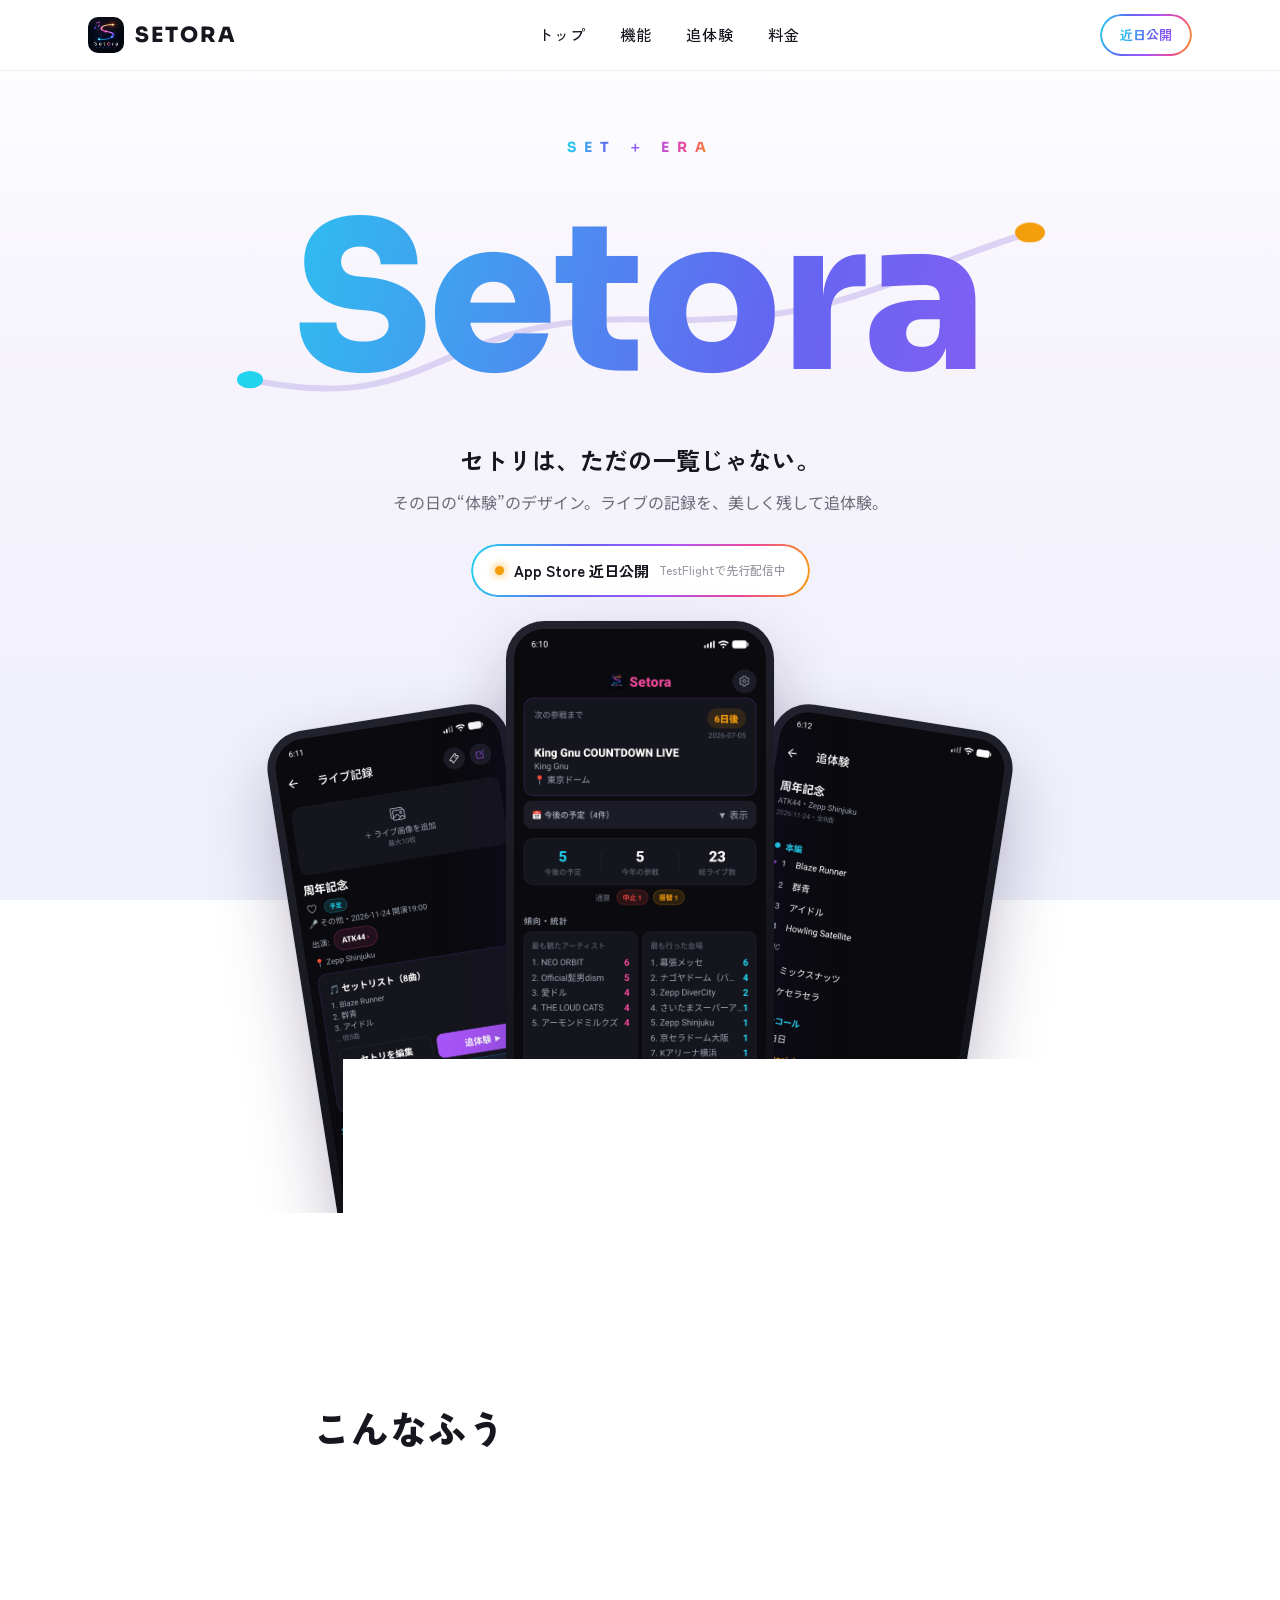
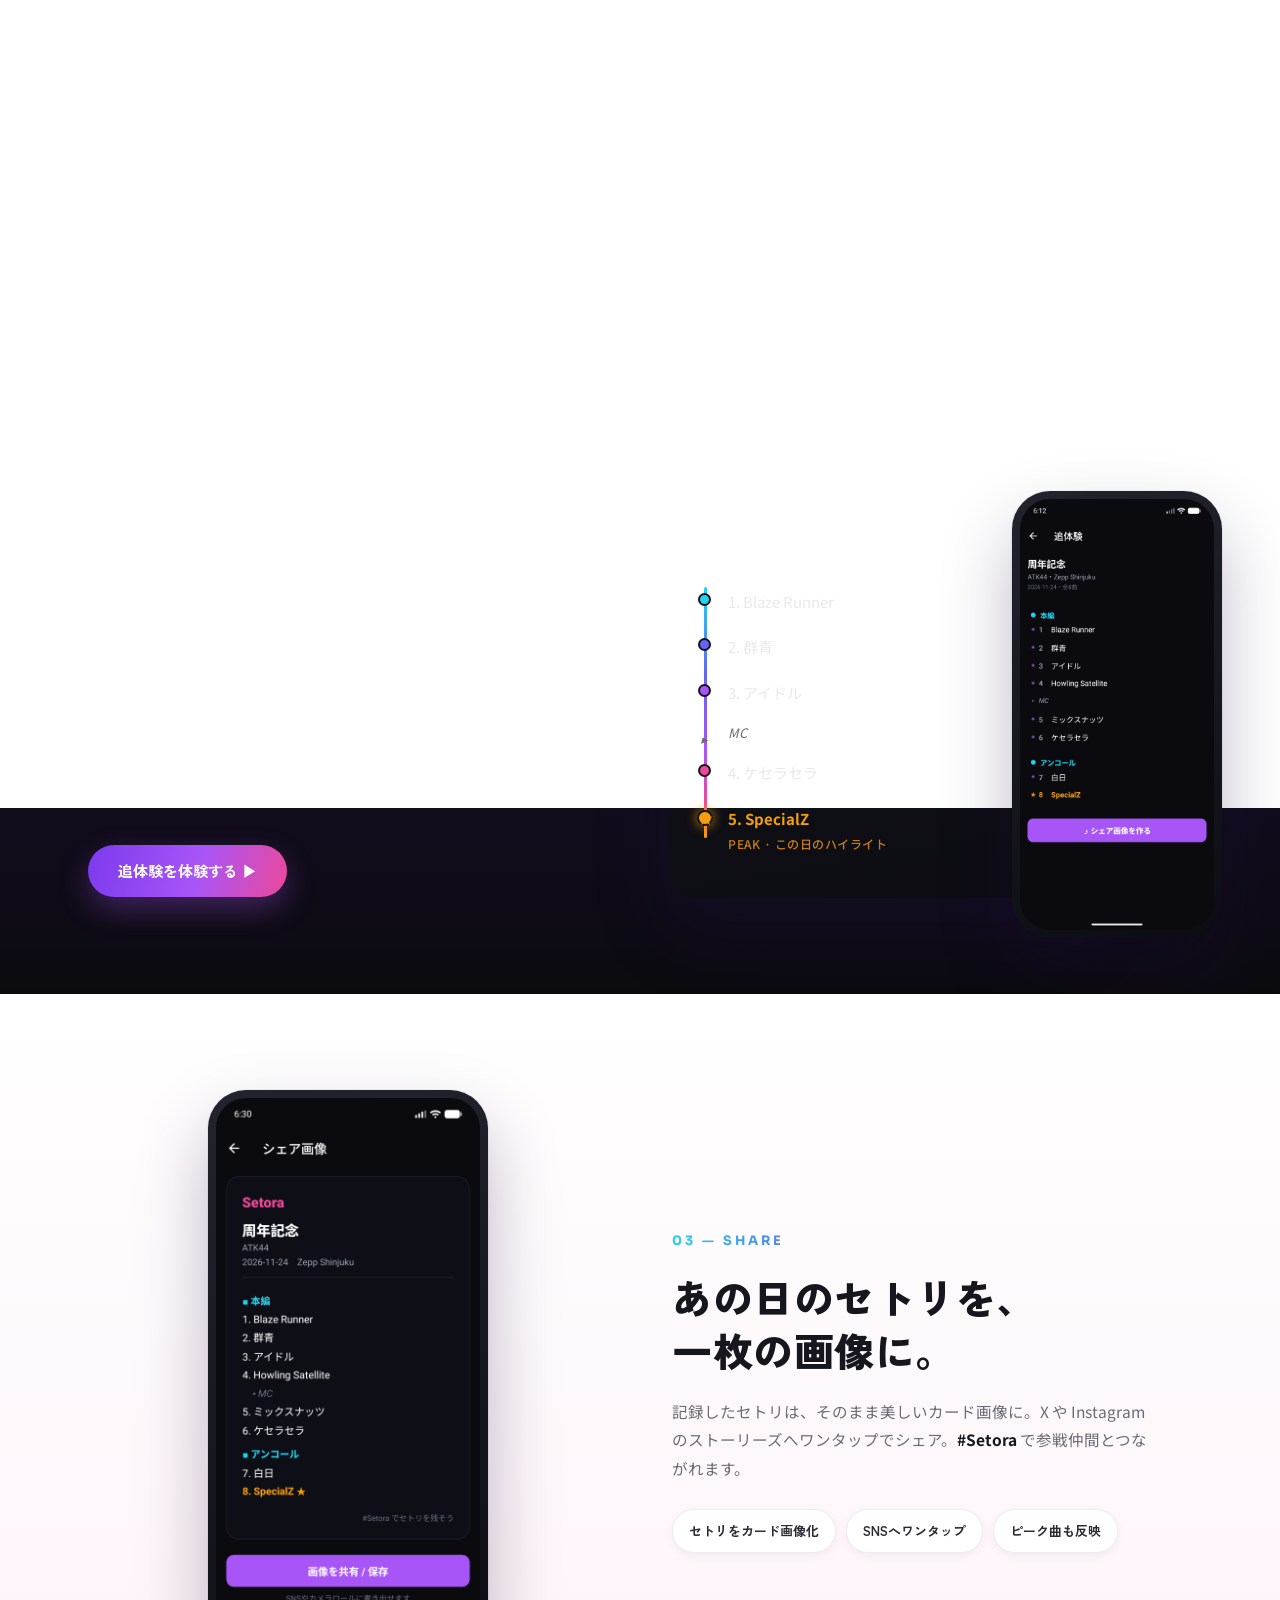
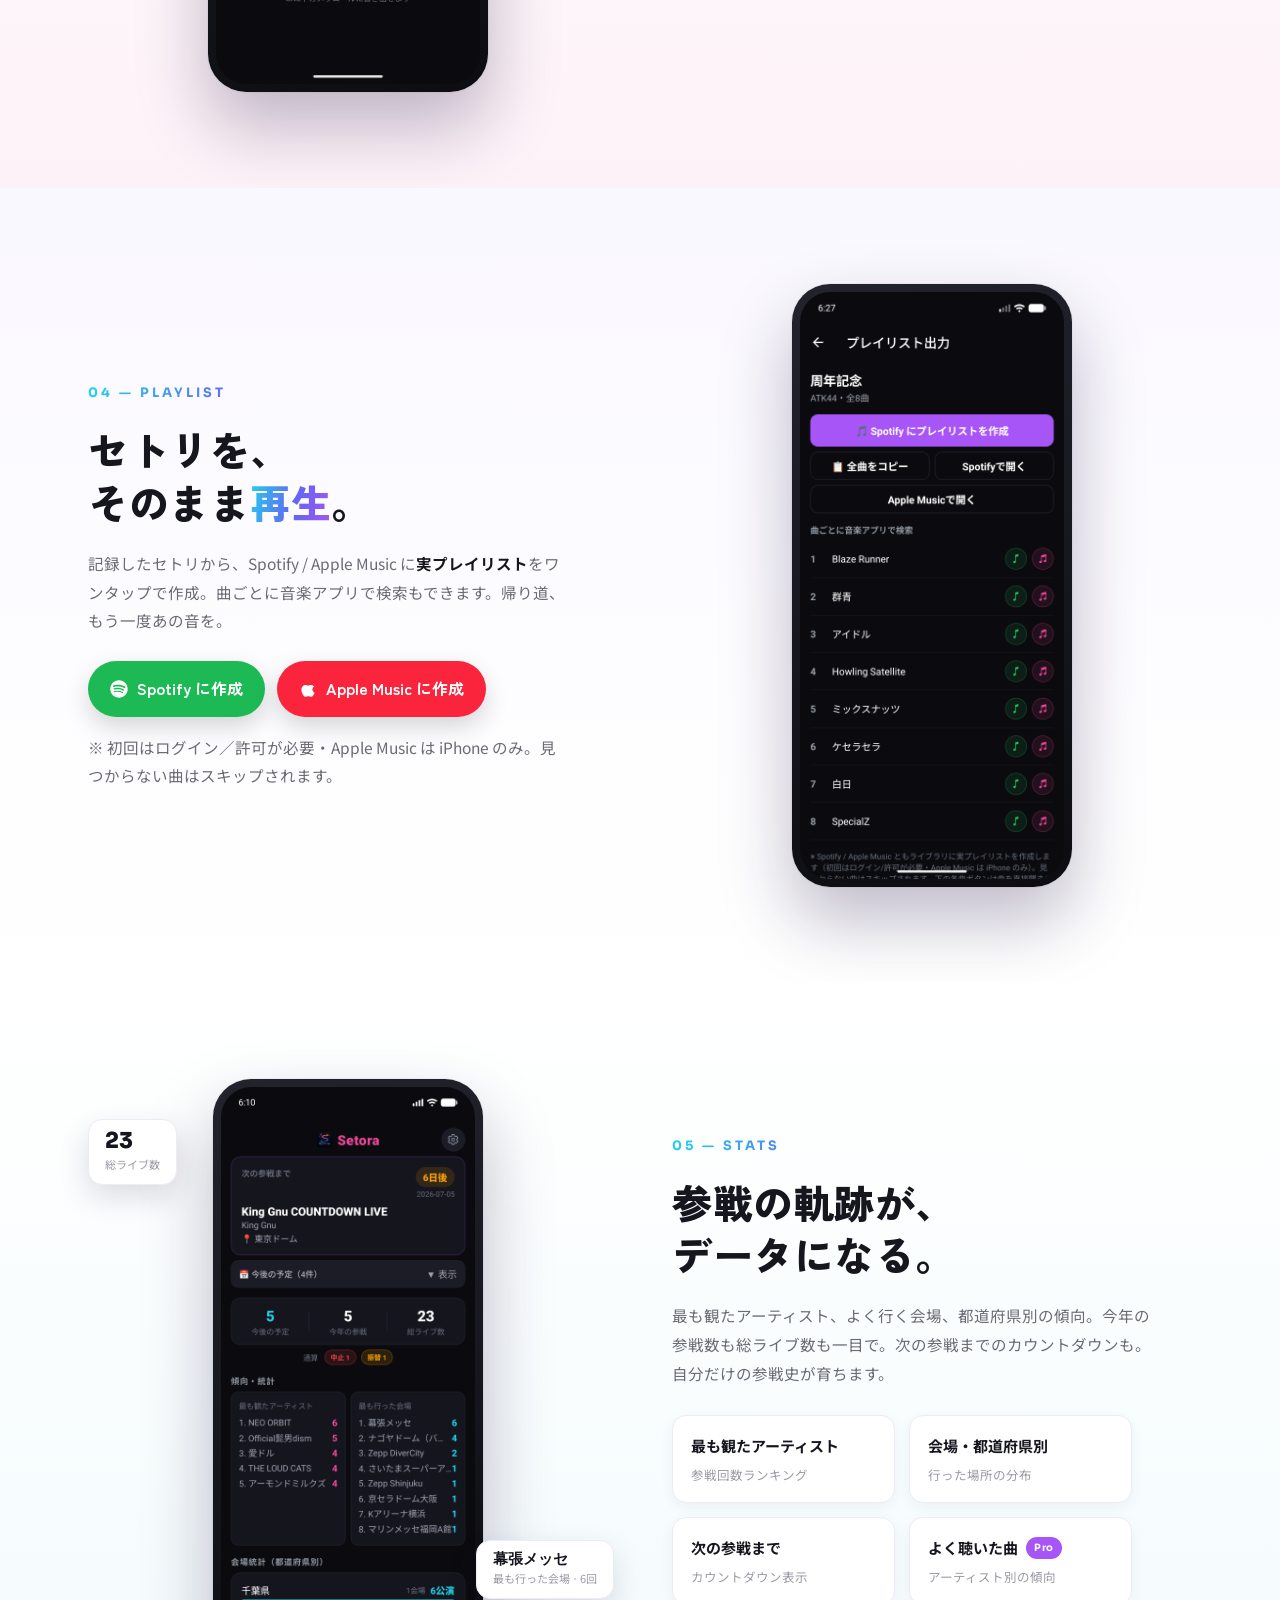
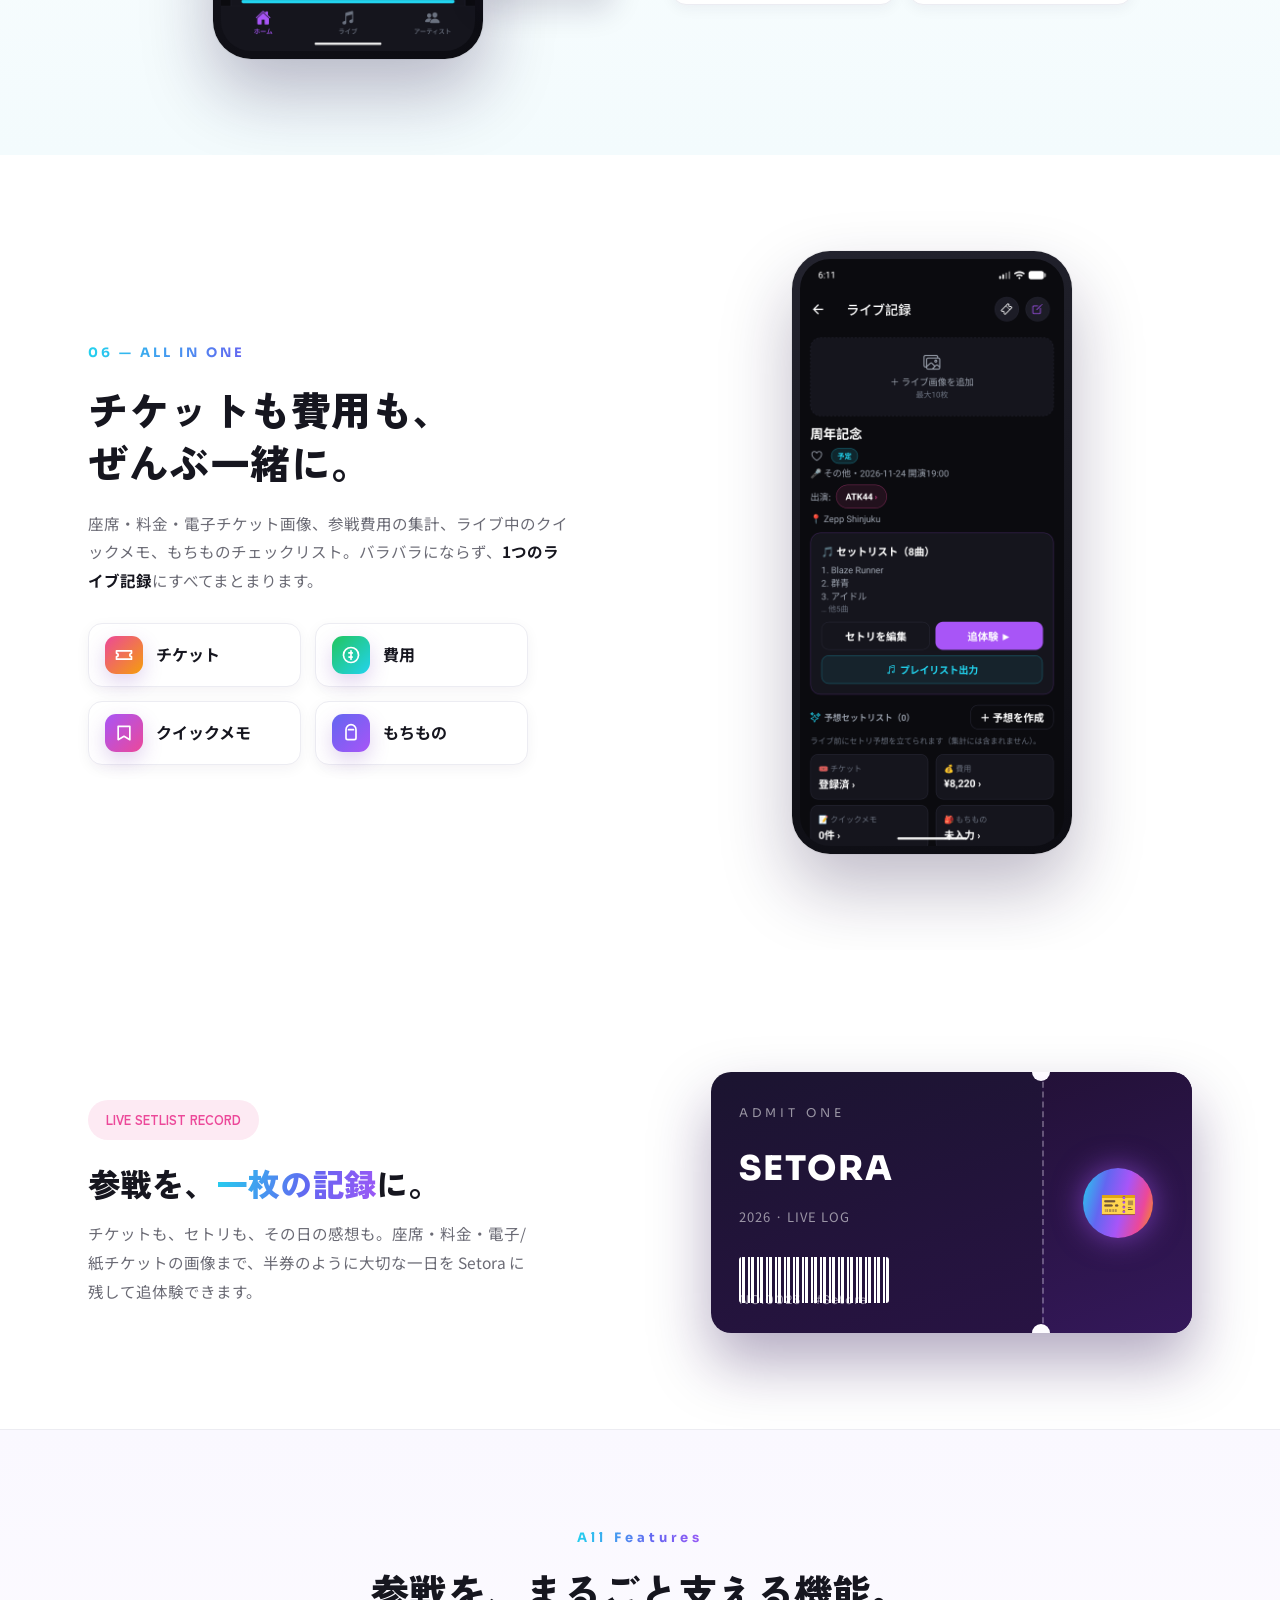
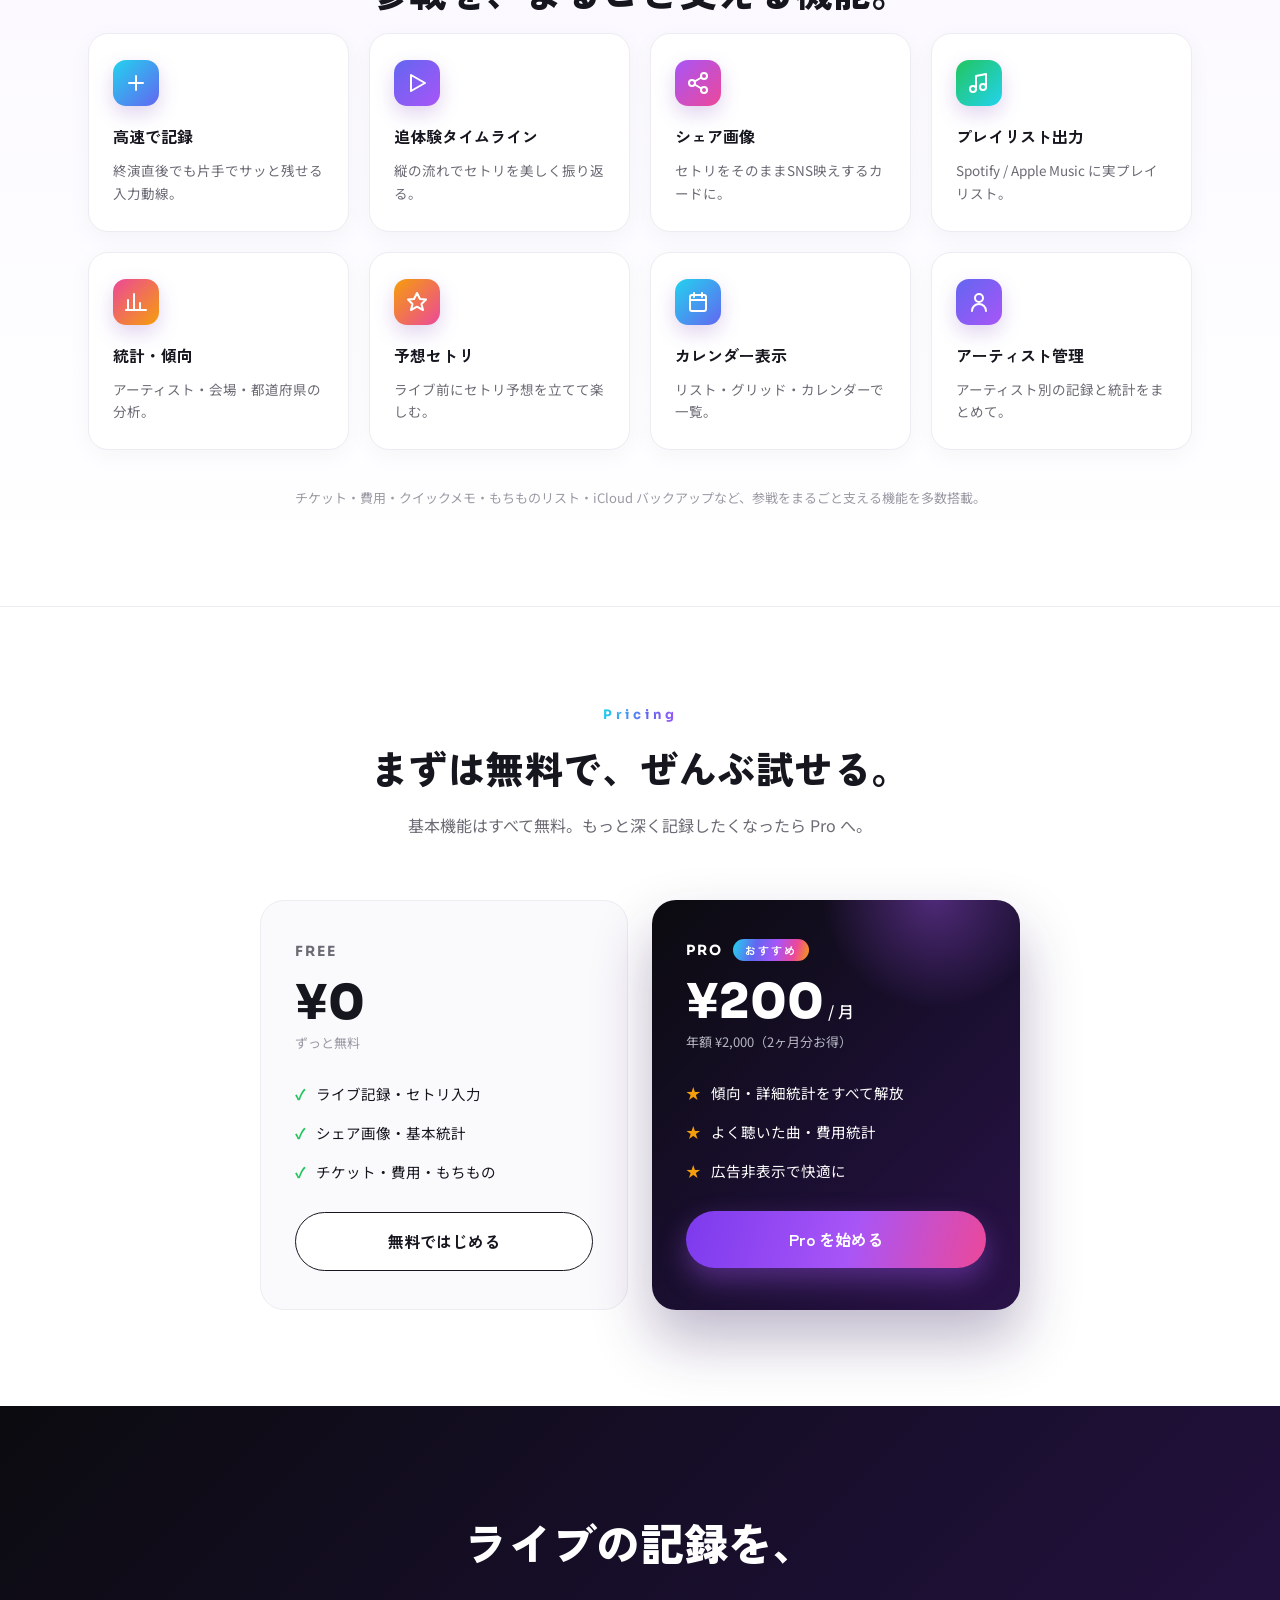
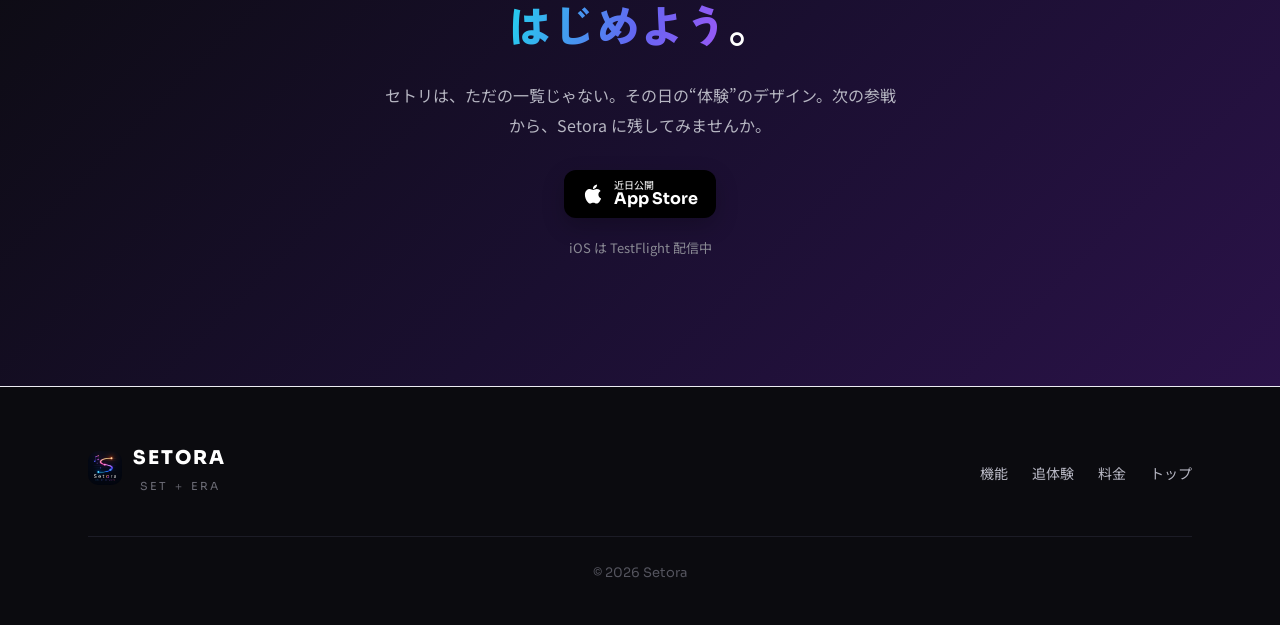
==== setora/index.html @ 921bf6d6 "feat(setora): ライブ参戦記録アプリ Setora の紹介ページを公開 1ページ構成（白基調×Sフローのネオン、ダーク端末モック）: ヒーロー(ワードマーク) → 悩み → 機能イントロ(" ====
<!DOCTYPE html>
<html lang="ja">
<head>
    <meta charset="UTF-8">
    <meta name="viewport" content="width=device-width, initial-scale=1.0">
    <title>Setora（セトラ）| その日のライブを、まるごと残す。</title>
    <meta name="description" content="セトリは、ただの一覧じゃない。その日の“体験”のデザイン。行ったライブのセットリストと記憶を、写真・チケット・費用までまるごと1つの記録に。縦タイムラインで追体験して、シェアする。ライブ参戦記録アプリ「Setora（セトラ）」。">
    <meta name="theme-color" content="#ffffff">
    <meta property="og:title" content="Setora（セトラ）| その日のライブを、まるごと残す。">
    <meta property="og:description" content="ライブのセトリと記憶を1つの記録に。縦タイムラインで追体験して、シェアする。">
    <meta property="og:type" content="website">
    <meta property="og:image" content="./assets/icon.png">
    <link rel="icon" href="./assets/icon.png">
    <link rel="preconnect" href="https://fonts.googleapis.com">
    <link rel="preconnect" href="https://fonts.gstatic.com" crossorigin>
    <link href="https://fonts.googleapis.com/css2?family=Zen+Kaku+Gothic+New:wght@400;500;700;900&family=Noto+Sans+JP:wght@400;500;700&family=Sora:wght@600;700;800&display=swap" rel="stylesheet">
    <link rel="stylesheet" href="./styles.css">
</head>
<body>

    <!-- Nav -->
    <nav class="nav">
        <div class="container inner">
            <a class="brand" href="#top"><img src="./assets/icon.png" alt="Setora"><span class="name">SETORA</span></a>
            <div class="nav-links">
                <a href="#top">トップ</a>
                <a href="#features">機能</a>
                <a href="#replay">追体験</a>
                <a href="#pricing">料金</a>
            </div>
            <span class="nav-soon"><span>近日公開</span></span>
        </div>
    </nav>

    <!-- HERO (1d) -->
    <header class="hero" id="top">
        <div class="container">
            <p class="eyebrow"><span>SET ＋ ERA</span></p>
            <div class="wordmark-wrap">
                <svg viewBox="0 0 920 360" preserveAspectRatio="none" aria-hidden="true">
                    <path d="M70,300 C 260,360 250,200 470,210 C 660,219 700,150 850,80"
                          fill="none" stroke="#d8cff2" stroke-width="9" stroke-linecap="round" opacity="0.9"/>
                    <circle class="dot-c" cx="70" cy="300" r="13" fill="#22D3EE"/>
                    <circle class="dot-a" cx="850" cy="80" r="15" fill="#F59E0B"/>
                </svg>
                <div class="wordmark">Setora</div>
            </div>
            <div class="tagline">
                <p class="lead-jp">セトリは、ただの一覧じゃない。</p>
                <p class="sub">その日の“体験”のデザイン。ライブの記録を、美しく残して追体験。</p>
            </div>
            <div class="hero-cta">
                <span class="soon"><span class="dot"></span>App Store 近日公開 <small>TestFlightで先行配信中</small></span>
            </div>
        </div>
        <div class="container">
            <div class="fan">
                <div class="device d-left"><img src="./assets/shots/06-attendance-detail.png" alt="ライブ記録の詳細"></div>
                <div class="device d-center"><img src="./assets/shots/01-home.png" alt="Setora ホーム"></div>
                <div class="device d-right"><img src="./assets/shots/08-replay.png" alt="追体験のタイムライン"></div>
            </div>
        </div>
    </header>

    <!-- Problem (bridge) -->
    <section id="problem">
        <div class="container">
            <p class="sec-eyebrow reveal"><span>For Live Lovers</span></p>
            <h2 class="sec-title reveal">ライブの記憶、<br>こんなふうに散らばっていませんか？</h2>
            <p class="sec-sub reveal">セトリはSNS、写真はカメラロール、チケットは財布の中。バラバラだと、あの日の感動を思い出せない。</p>
            <div class="problem-grid">
                <div class="p-card reveal"><div class="q">?</div><h3>あの曲、何番目だった？</h3><p>終演後の高揚感のなかで記録しないと、セトリの順番もMCの内容もすぐに薄れてしまう。</p></div>
                <div class="p-card reveal"><div class="q">?</div><h3>記録があちこちに散らばる</h3><p>写真・チケット・かかった費用・感想。バラバラに保存して、結局あとから探せない。</p></div>
                <div class="p-card reveal"><div class="q">?</div><h3>あの感動をまた味わいたい</h3><p>何公演も重ねるほど記憶は混ざる。きれいに振り返って、シェアもしたいのに手段がない。</p></div>
            </div>
        </div>
    </section>

    <!-- Features intro (1a design: 浮遊オーブ + 端末) -->
    <section class="feat" id="features">
        <div class="container">
            <div class="a-hero">
                <div class="text-col reveal">
                    <span class="a-pill">FEATURES — Setoraの機能</span>
                    <h2>ライブの“その日”を、<br><span class="grad-text">まるごと</span>記録する。</h2>
                    <p>素早く残して、美しく振り返り、何度でも追体験。セトリ・写真・感想・チケットまで、参戦のすべてを1つの記録に。Setora の機能をご紹介します。</p>
                    <div class="chips">
                        <span class="chip">⚡ 高速入力</span>
                        <span class="chip">▶ 追体験タイムライン</span>
                        <span class="chip">♪ プレイリスト出力</span>
                        <span class="chip">★ ピーク曲ハイライト</span>
                    </div>
                </div>
                <div class="a-visual reveal">
                    <div class="orb orb-blue"></div>
                    <div class="orb orb-amber"></div>
                    <div class="orb orb-pink"></div>
                    <div class="orb orb-purple"></div>
                    <div class="device"><img src="./assets/shots/02-lives-list.png" alt="ライブ一覧"></div>
                </div>
            </div>
        </div>
    </section>

    <!-- 01 RECORD -->
    <section class="fsec tint-white" id="record">
        <div class="container">
            <div class="fsec-grid">
                <div class="fsec-text reveal">
                    <div class="fsec-num">01 — RECORD</div>
                    <h2>終演直後に、<br>片手で素早く。</h2>
                    <p>イベント名・会場・出演者を選ぶだけ。セトリは<strong>一括ペースト</strong>でまとめて、曲名は<strong>サジェスト</strong>から選ぶだけ。MC・アンコールもワンタップ。電車の中でも、余韻のまま残せます。</p>
                    <ul class="checklist">
                        <li><span class="ck"><svg viewBox="0 0 24 24"><polyline points="20 6 9 17 4 12"></polyline></svg></span>セトリの一括ペーストに対応</li>
                        <li><span class="ck"><svg viewBox="0 0 24 24"><polyline points="20 6 9 17 4 12"></polyline></svg></span>曲名はジャケ付きサジェストから</li>
                        <li><span class="ck"><svg viewBox="0 0 24 24"><polyline points="20 6 9 17 4 12"></polyline></svg></span>本編・アンコール・MC をセクション管理</li>
                    </ul>
                </div>
                <div class="fsec-visual reveal">
                    <div class="phones-pair">
                        <div class="device pp-front"><img src="./assets/shots/07-setlist.png" alt="セットリスト編集"></div>
                        <div class="device pp-back"><img src="./assets/shots/05-record-new.png" alt="ライブを追加"></div>
                    </div>
                </div>
            </div>
        </div>
    </section>

    <!-- 02 REPLAY (追体験) -->
    <section class="replay-dark" id="replay">
        <div class="container">
            <div class="replay-grid">
                <div class="text-col reveal">
                    <div class="fsec-num">02 — REPLAY ・ ブランドの核</div>
                    <h2>セトリが、<br>もう一度<span class="grad-text">動き出す</span>。</h2>
                    <p class="desc">1曲目から本編、アンコール、そしてピーク曲まで。あの夜の流れを縦のタイムラインで追体験。スクロールするほど、記憶が鮮明に蘇る。Setora がいちばん大切にしている体験です。</p>
                    <div class="rstats">
                        <div class="rstat"><div class="ic">S</div><div class="lbl">Sフローの流れ</div></div>
                        <div class="rstat"><div class="ic amber">★</div><div class="lbl">ピーク曲を強調</div></div>
                        <div class="rstat"><div class="ic cyan">MC</div><div class="lbl">MCも記録</div></div>
                    </div>
                    <button class="btn btn-grad" type="button">追体験を体験する ▶</button>
                </div>
                <div class="r-visual reveal">
                    <div class="tl-card">
                        <div class="tl-label">追体験 · 周年記念</div>
                        <div class="tl-title">ATK44 — Zepp Shinjuku</div>
                        <ul class="tl">
                            <li><span class="d" style="background:#22D3EE"></span>1. Blaze Runner</li>
                            <li><span class="d" style="background:#6366F1"></span>2. 群青</li>
                            <li><span class="d" style="background:#A855F7"></span>3. アイドル</li>
                            <li class="mc"><span class="d">▸</span>MC</li>
                            <li><span class="d" style="background:#EC4899"></span>4. ケセラセラ</li>
                            <li class="peak"><span class="d">★</span>5. SpecialZ<span class="peak-sub">PEAK · この日のハイライト</span></li>
                        </ul>
                    </div>
                    <div class="device r-phone"><img src="./assets/shots/08-replay.png" alt="追体験画面"></div>
                </div>
            </div>
        </div>
    </section>

    <!-- 03 SHARE -->
    <section class="fsec tint-pink" id="share">
        <div class="container">
            <div class="fsec-grid reverse">
                <div class="fsec-text reveal">
                    <div class="fsec-num">03 — SHARE</div>
                    <h2>あの日のセトリを、<br>一枚の画像に。</h2>
                    <p>記録したセトリは、そのまま美しいカード画像に。X や Instagram のストーリーズへワンタップでシェア。<strong>#Setora</strong> で参戦仲間とつながれます。</p>
                    <div class="minichips">
                        <span class="minichip">セトリをカード画像化</span>
                        <span class="minichip">SNSへワンタップ</span>
                        <span class="minichip">ピーク曲も反映</span>
                    </div>
                </div>
                <div class="fsec-visual reveal">
                    <div class="device" style="width:280px"><img src="./assets/shots/16-share.png" alt="シェア画像"></div>
                </div>
            </div>
        </div>
    </section>

    <!-- 04 PLAYLIST -->
    <section class="fsec tint-purple" id="playlist">
        <div class="container">
            <div class="fsec-grid">
                <div class="fsec-text reveal">
                    <div class="fsec-num">04 — PLAYLIST</div>
                    <h2>セトリを、<br>そのまま<span class="grad-text">再生</span>。</h2>
                    <p>記録したセトリから、Spotify / Apple Music に<strong>実プレイリスト</strong>をワンタップで作成。曲ごとに音楽アプリで検索もできます。帰り道、もう一度あの音を。</p>
                    <div class="music-btns">
                        <span class="music-btn spotify"><svg viewBox="0 0 496 512" aria-hidden="true"><path d="M248 8C111.1 8 0 119.1 0 256s111.1 248 248 248 248-111.1 248-248S384.9 8 248 8zm100.7 364.9c-4.2 0-6.8-1.3-10.7-3.6-62.4-37.6-135-39.2-206.7-24.5-3.9 1-9 2.6-11.9 2.6-9.7 0-15.8-7.7-15.8-15.8 0-10.3 6.1-15.2 13.6-16.8 81.9-18.1 165.6-16.5 237 26.2 6.1 3.9 9.7 7.4 9.7 16.5s-7.1 15.4-15.5 15.4zm26.9-65.6c-5.2 0-8.7-2.3-12.3-4.2-62.5-37-155.7-51.9-238.6-29.4-4.8 1.3-7.4 2.6-11.9 2.6-10.7 0-19.4-8.7-19.4-19.4s5.2-17.8 15.5-20.7c27.8-7.8 56.2-13.6 97.8-13.6 64.9 0 127.6 16.1 177 45.5 8.1 4.8 11.3 11 11.3 19.7-.1 10.8-8.5 19.5-19.4 19.5zm31-76.2c-5.2 0-8.4-1.3-12.9-3.9-71.2-42.5-198.5-52.7-280.9-29.7-3.6 1-8.1 2.6-12.9 2.6-13.2 0-23.3-10.3-23.3-23.6 0-13.6 8.4-21.3 17.4-23.9 35.2-10.3 74.6-15.2 117.5-15.2 73 0 149.5 15.2 205.4 47.8 7.8 4.5 12.9 10.7 12.9 22.6 0 13.6-11 23.3-23.2 23.3z"/></svg>Spotify に作成</span>
                        <span class="music-btn apple"><svg viewBox="0 0 384 512" aria-hidden="true"><path d="M318.7 268.7c-.2-36.7 16.4-64.4 50-84.8-18.8-26.9-47.2-41.7-84.7-44.6-35.5-2.8-74.3 20.7-88.5 20.7-15 0-49.4-19.7-76.4-19.7C63.3 141.2 4 184.8 4 273.5q0 39.3 14.4 81.2c12.8 36.7 59 126.7 107.2 125.2 25.2-.6 43-17.9 75.8-17.9 31.8 0 48.3 17.9 76.4 17.9 48.6-.7 90.4-82.5 102.6-119.3-65.2-30.7-61.7-90-61.7-91.9z"/></svg>Apple Music に作成</span>
                    </div>
                    <p class="fsec-note">※ 初回はログイン／許可が必要・Apple Music は iPhone のみ。見つからない曲はスキップされます。</p>
                </div>
                <div class="fsec-visual reveal">
                    <div class="device" style="width:280px"><img src="./assets/shots/15-playlist.png" alt="プレイリスト出力"></div>
                </div>
            </div>
        </div>
    </section>

    <!-- 05 STATS -->
    <section class="fsec tint-cyan" id="stats">
        <div class="container">
            <div class="fsec-grid reverse">
                <div class="fsec-text reveal">
                    <div class="fsec-num">05 — STATS</div>
                    <h2>参戦の軌跡が、<br>データになる。</h2>
                    <p>最も観たアーティスト、よく行く会場、都道府県別の傾向。今年の参戦数も総ライブ数も一目で。次の参戦までのカウントダウンも。自分だけの参戦史が育ちます。</p>
                    <div class="stat-cards">
                        <div class="stat-card"><div class="t">最も観たアーティスト</div><div class="s">参戦回数ランキング</div></div>
                        <div class="stat-card"><div class="t">会場・都道府県別</div><div class="s">行った場所の分布</div></div>
                        <div class="stat-card"><div class="t">次の参戦まで</div><div class="s">カウントダウン表示</div></div>
                        <div class="stat-card"><div class="t">よく聴いた曲 <span class="tag-pro">Pro</span></div><div class="s">アーティスト別の傾向</div></div>
                    </div>
                </div>
                <div class="fsec-visual reveal">
                    <div class="float-chip fc-1"><div class="big">23</div><div class="lbl">総ライブ数</div></div>
                    <div class="float-chip fc-2"><div class="big">幕張メッセ</div><div class="lbl">最も行った会場 · 6回</div></div>
                    <div class="device" style="width:270px"><img src="./assets/shots/01-home.png" alt="ホーム・統計"></div>
                </div>
            </div>
        </div>
    </section>

    <!-- 06 ALL IN ONE -->
    <section class="fsec tint-white" id="allinone">
        <div class="container">
            <div class="fsec-grid">
                <div class="fsec-text reveal">
                    <div class="fsec-num">06 — ALL IN ONE</div>
                    <h2>チケットも費用も、<br>ぜんぶ一緒に。</h2>
                    <p>座席・料金・電子チケット画像、参戦費用の集計、ライブ中のクイックメモ、もちものチェックリスト。バラバラにならず、<strong>1つのライブ記録</strong>にすべてまとまります。</p>
                    <div class="iconchips">
                        <div class="iconchip"><span class="fi g-pink"><svg viewBox="0 0 24 24"><path d="M3 7h18v3a2 2 0 0 0 0 4v3H3v-3a2 2 0 0 0 0-4z"></path></svg></span>チケット</div>
                        <div class="iconchip"><span class="fi g-green"><svg viewBox="0 0 24 24"><circle cx="12" cy="12" r="9"></circle><path d="M12 7v10M9.5 9.5h4M9.5 14.5h4"></path></svg></span>費用</div>
                        <div class="iconchip"><span class="fi g-purple"><svg viewBox="0 0 24 24"><path d="M5 4h14v16l-7-4-7 4z"></path></svg></span>クイックメモ</div>
                        <div class="iconchip"><span class="fi g-indigo"><svg viewBox="0 0 24 24"><path d="M6 8a6 6 0 0 1 12 0v10a2 2 0 0 1-2 2H8a2 2 0 0 1-2-2z"></path><path d="M9 8h6"></path></svg></span>もちもの</div>
                    </div>
                </div>
                <div class="fsec-visual reveal">
                    <div class="device" style="width:280px"><img src="./assets/shots/06-attendance-detail.png" alt="ライブ記録の詳細"></div>
                </div>
            </div>
        </div>
    </section>

    <!-- 1e design: チケット半券モチーフ -->
    <section class="fsec tint-white" id="ticket">
        <div class="container">
            <div class="ticket-row">
                <div class="ticket-text reveal">
                    <span class="a-pill">LIVE SETLIST RECORD</span>
                    <h3>参戦を、<span class="grad-text">一枚の記録</span>に。</h3>
                    <p>チケットも、セトリも、その日の感想も。座席・料金・電子/紙チケットの画像まで、半券のように大切な一日を Setora に残して追体験できます。</p>
                </div>
                <div class="reveal">
                    <div class="stub">
                        <div class="main">
                            <div class="admit">ADMIT ONE</div>
                            <div class="big latin">SETORA</div>
                            <div class="small">2026 · LIVE LOG</div>
                            <div class="barcode"></div>
                            <div class="no">NO.0023 · #Setora</div>
                        </div>
                        <div class="perf"><div class="seal">🎫</div></div>
                    </div>
                </div>
            </div>
        </div>
    </section>

    <!-- ALL FEATURES grid -->
    <section class="allfeat" id="features-all">
        <div class="container">
            <p class="sec-eyebrow reveal"><span>All Features</span></p>
            <h2 class="sec-title reveal">参戦を、まるごと支える機能。</h2>
            <div class="allfeat-grid" style="margin-top:8px">
                <div class="af-card reveal"><span class="fi g-cyan"><svg viewBox="0 0 24 24"><path d="M12 5v14M5 12h14"></path></svg></span><h3>高速で記録</h3><p>終演直後でも片手でサッと残せる入力動線。</p></div>
                <div class="af-card reveal"><span class="fi g-indigo"><svg viewBox="0 0 24 24"><polygon points="6 4 20 12 6 20 6 4"></polygon></svg></span><h3>追体験タイムライン</h3><p>縦の流れでセトリを美しく振り返る。</p></div>
                <div class="af-card reveal"><span class="fi g-purple"><svg viewBox="0 0 24 24"><circle cx="18" cy="5" r="3"></circle><circle cx="6" cy="12" r="3"></circle><circle cx="18" cy="19" r="3"></circle><path d="M8.6 13.5l6.8 4M15.4 6.5l-6.8 4"></path></svg></span><h3>シェア画像</h3><p>セトリをそのままSNS映えするカードに。</p></div>
                <div class="af-card reveal"><span class="fi g-green"><svg viewBox="0 0 24 24"><path d="M9 18V5l10-2v13"></path><circle cx="6" cy="18" r="3"></circle><circle cx="16" cy="16" r="3"></circle></svg></span><h3>プレイリスト出力</h3><p>Spotify / Apple Music に実プレイリスト。</p></div>
                <div class="af-card reveal"><span class="fi g-pink"><svg viewBox="0 0 24 24"><path d="M4 20V10M10 20V4M16 20v-7M22 20H2"></path></svg></span><h3>統計・傾向</h3><p>アーティスト・会場・都道府県の分析。</p></div>
                <div class="af-card reveal"><span class="fi g-amber"><svg viewBox="0 0 24 24"><polygon points="12 3 15 9 21 9.5 16.5 14 18 20 12 16.7 6 20 7.5 14 3 9.5 9 9 12 3"></polygon></svg></span><h3>予想セトリ</h3><p>ライブ前にセトリ予想を立てて楽しむ。</p></div>
                <div class="af-card reveal"><span class="fi g-cyan"><svg viewBox="0 0 24 24"><rect x="4" y="5" width="16" height="16" rx="2"></rect><path d="M4 10h16M8 3v4M16 3v4"></path></svg></span><h3>カレンダー表示</h3><p>リスト・グリッド・カレンダーで一覧。</p></div>
                <div class="af-card reveal"><span class="fi g-indigo"><svg viewBox="0 0 24 24"><circle cx="12" cy="8" r="4"></circle><path d="M5 21c0-3.9 3.1-7 7-7s7 3.1 7 7"></path></svg></span><h3>アーティスト管理</h3><p>アーティスト別の記録と統計をまとめて。</p></div>
            </div>
            <p class="allfeat-note reveal">チケット・費用・クイックメモ・もちものリスト・iCloud バックアップなど、参戦をまるごと支える機能を多数搭載。</p>
        </div>
    </section>

    <!-- Pricing -->
    <section class="pricing" id="pricing">
        <div class="container">
            <p class="sec-eyebrow reveal"><span>Pricing</span></p>
            <h2 class="sec-title reveal">まずは無料で、ぜんぶ試せる。</h2>
            <p class="sec-sub reveal">基本機能はすべて無料。もっと深く記録したくなったら Pro へ。</p>
            <div class="price-grid">
                <div class="price-card free reveal">
                    <div class="plan">FREE</div>
                    <div class="price">¥0</div>
                    <div class="price-sub">ずっと無料</div>
                    <ul class="price-list">
                        <li><span class="ck">✓</span>ライブ記録・セトリ入力</li>
                        <li><span class="ck">✓</span>シェア画像・基本統計</li>
                        <li><span class="ck">✓</span>チケット・費用・もちもの</li>
                    </ul>
                    <span class="price-cta">無料ではじめる</span>
                </div>
                <div class="price-card pro reveal">
                    <div class="plan">PRO<span class="badge">おすすめ</span></div>
                    <div class="price">¥200<small> / 月</small></div>
                    <div class="price-sub">年額 ¥2,000（2ヶ月分お得）</div>
                    <ul class="price-list">
                        <li><span class="ck">★</span>傾向・詳細統計をすべて解放</li>
                        <li><span class="ck">★</span>よく聴いた曲・費用統計</li>
                        <li><span class="ck">★</span>広告非表示で快適に</li>
                    </ul>
                    <span class="price-cta">Pro を始める</span>
                </div>
            </div>
        </div>
    </section>

    <!-- Final CTA -->
    <section class="final-cta">
        <div class="container">
            <h2>ライブの記録を、<br><span class="grad-text">はじめよう</span>。</h2>
            <p>セトリは、ただの一覧じゃない。その日の“体験”のデザイン。次の参戦から、Setora に残してみませんか。</p>
            <div class="store-btns">
                <span class="store-btn" aria-label="App Store 近日公開">
                    <svg viewBox="0 0 384 512" aria-hidden="true"><path d="M318.7 268.7c-.2-36.7 16.4-64.4 50-84.8-18.8-26.9-47.2-41.7-84.7-44.6-35.5-2.8-74.3 20.7-88.5 20.7-15 0-49.4-19.7-76.4-19.7C63.3 141.2 4 184.8 4 273.5q0 39.3 14.4 81.2c12.8 36.7 59 126.7 107.2 125.2 25.2-.6 43-17.9 75.8-17.9 31.8 0 48.3 17.9 76.4 17.9 48.6-.7 90.4-82.5 102.6-119.3-65.2-30.7-61.7-90-61.7-91.9zm-56.6-164.2c27.3-32.4 24.8-61.9 24-72.5-24.1 1.4-52 16.4-67.9 34.9-17.5 19.8-27.8 44.3-25.6 71.9 26.1 2 49.9-11.4 69.5-34.3z"/></svg>
                    <span class="lbl"><small>近日公開</small><b>App Store</b></span>
                </span>
            </div>
            <p class="note">iOS は TestFlight 配信中</p>
        </div>
    </section>

    <!-- Footer -->
    <footer class="site-footer">
        <div class="container inner">
            <div class="fbrand">
                <img src="./assets/icon.png" alt="Setora">
                <div>
                    <div class="name">SETORA</div>
                    <div class="tag">SET ＋ ERA</div>
                </div>
            </div>
            <nav class="flinks">
                <a href="#features">機能</a>
                <a href="#replay">追体験</a>
                <a href="#pricing">料金</a>
                <a href="#top">トップ</a>
            </nav>
        </div>
        <div class="container"><div class="copy">© 2026 Setora</div></div>
    </footer>

    <script src="./main.js" defer></script>
</body>
</html>
---- setora/styles.css ----
/* =========================================================
   Setora — 共通スタイル
   ページ間で共有（index.html / 機能ページ 等）
   デザイントークン: Sフロー(cyan→indigo→purple→pink→amber) / 白基調
   ========================================================= */

* { margin: 0; padding: 0; box-sizing: border-box; }
:root {
    --ink: #16161f;
    --ink-soft: #2b2b36;
    --muted: #6b6b75;
    --faint: #9a9aa4;
    --line: #ececf2;
    --cyan: #22D3EE;
    --indigo: #6366F1;
    --purple: #A855F7;
    --pink: #EC4899;
    --amber: #F59E0B;
    --dark: #0e0e14;
    --dark2: #16161f;
    --flow: linear-gradient(105deg,#22D3EE,#6366F1 30%,#A855F7 56%,#EC4899 80%,#F59E0B);
    --flow-v: linear-gradient(180deg,#22D3EE,#6366F1 35%,#A855F7 65%,#EC4899 85%,#F59E0B);
    --btn: linear-gradient(105deg,#7c3aed,#A855F7 55%,#EC4899);
}
html { scroll-behavior: smooth; }
body {
    font-family: 'Noto Sans JP', -apple-system, BlinkMacSystemFont, 'Hiragino Sans', sans-serif;
    line-height: 1.85;
    color: var(--ink);
    background: linear-gradient(180deg, #ffffff 0%, #f6f3fc 40%, #eef0fb 100%);
    background-attachment: fixed;
    -webkit-font-smoothing: antialiased;
    overflow-x: hidden;
}
.container { max-width: 1160px; margin: 0 auto; padding: 0 28px; }
h1, h2, h3, .jp-head { font-family: 'Zen Kaku Gothic New', 'Noto Sans JP', sans-serif; }
.grad-text {
    background: var(--flow);
    -webkit-background-clip: text; background-clip: text;
    -webkit-text-fill-color: transparent; color: transparent;
}
a { color: inherit; text-decoration: none; }
.latin { font-family: 'Sora', sans-serif; }

/* ===== Buttons ===== */
.btn {
    display: inline-flex; align-items: center; gap: 9px;
    padding: 15px 30px; border-radius: 999px; font-weight: 700; font-size: 15px;
    font-family: 'Zen Kaku Gothic New', sans-serif;
    transition: transform .16s ease, box-shadow .16s ease;
    cursor: pointer; border: none;
}
.btn-grad { background: var(--btn); color: #fff; box-shadow: 0 12px 30px rgba(168,85,247,.32); }
.btn-grad:hover { transform: translateY(-2px); box-shadow: 0 16px 38px rgba(168,85,247,.45); }
.btn-ghost { background: #fff; color: var(--ink); border: 1px solid var(--line); box-shadow: 0 2px 10px rgba(20,20,40,.05); }
.btn-ghost:hover { transform: translateY(-2px); border-color: var(--purple); }

/* soon pill */
.soon {
    display: inline-flex; align-items: center; gap: 10px; flex-wrap: wrap; justify-content: center;
    padding: 13px 24px; border-radius: 999px; font-weight: 700; font-size: 15px;
    font-family: 'Zen Kaku Gothic New', sans-serif;
    color: var(--ink); background: #fff;
    position: relative;
}
.soon::before {
    content: ""; position: absolute; inset: 0; border-radius: 999px; padding: 1.6px;
    background: var(--flow);
    -webkit-mask: linear-gradient(#000 0 0) content-box, linear-gradient(#000 0 0);
    -webkit-mask-composite: xor; mask-composite: exclude;
}
.soon .dot { width: 9px; height: 9px; border-radius: 50%; background: var(--amber); box-shadow: 0 0 10px var(--amber); }
.soon small { color: var(--faint); font-weight: 500; font-size: 12px; }

/* ===== Nav ===== */
.nav {
    position: sticky; top: 0; z-index: 60;
    backdrop-filter: blur(16px); background: rgba(255,255,255,.72);
    border-bottom: 1px solid rgba(20,20,40,.06);
}
.nav .inner { display: flex; align-items: center; justify-content: space-between; height: 70px; }
.brand { display: flex; align-items: center; gap: 11px; }
.brand img { width: 36px; height: 36px; border-radius: 10px; }
.brand .name { font-family: 'Sora', sans-serif; font-weight: 800; font-size: 21px; letter-spacing: 2px; }
.nav-links { display: flex; gap: 34px; font-size: 15px; font-weight: 500; color: var(--ink); font-family: 'Zen Kaku Gothic New', sans-serif; }
.nav-links a { letter-spacing: 1px; }
.nav-links a:hover { color: var(--purple); }
.nav-soon { font-size: 13px; font-weight: 700; padding: 9px 20px; border-radius: 999px; position: relative; font-family: 'Zen Kaku Gothic New', sans-serif; background: #fff; }
.nav-soon::before { content:""; position:absolute; inset:0; border-radius:999px; padding:1.6px; background: var(--flow); -webkit-mask: linear-gradient(#000 0 0) content-box, linear-gradient(#000 0 0); -webkit-mask-composite: xor; mask-composite: exclude; }
.nav-soon span { background: var(--flow); -webkit-background-clip: text; background-clip: text; -webkit-text-fill-color: transparent; }

/* ===== Device frame ===== */
.device { border-radius: 38px; padding: 8px; background: linear-gradient(160deg,#23232e,#0c0c12); box-shadow: 0 34px 70px rgba(30,15,60,.28), 0 0 0 1px rgba(0,0,0,.04); }
.device img { display: block; width: 100%; border-radius: 30px; }

/* ===== HERO (1d) ===== */
.hero { position: relative; padding: 64px 0 0; overflow: hidden; }
.hero .eyebrow { text-align: center; font-family: 'Sora', sans-serif; font-weight: 700; letter-spacing: 8px; font-size: 14px; margin-bottom: 18px; }
.hero .eyebrow span { background: var(--flow); -webkit-background-clip: text; background-clip: text; -webkit-text-fill-color: transparent; }
.wordmark-wrap { position: relative; width: 100%; max-width: 920px; margin: 0 auto; }
.wordmark-wrap svg { position: absolute; inset: 0; width: 100%; height: 100%; overflow: visible; z-index: 0; }
.wordmark {
    position: relative; z-index: 1; text-align: center;
    font-family: 'Sora', sans-serif; font-weight: 800;
    font-size: clamp(88px, 16vw, 230px); line-height: 1; letter-spacing: -2px;
    background: var(--flow);
    -webkit-background-clip: text; background-clip: text; -webkit-text-fill-color: transparent;
    padding: 18px 0;
}
.hero .tagline { text-align: center; max-width: 640px; margin: 18px auto 4px; }
.hero .tagline .lead-jp { font-family: 'Zen Kaku Gothic New', sans-serif; font-weight: 700; font-size: clamp(18px, 2.4vw, 24px); color: var(--ink); }
.hero .tagline .sub { color: var(--muted); font-size: 16px; margin-top: 6px; }
.hero .hero-cta { display: flex; justify-content: center; margin-top: 26px; }
.fan { position: relative; display: flex; justify-content: center; align-items: flex-end; margin-top: 30px; padding-bottom: 10px; }
.fan .device { width: 244px; }
.fan .d-left { transform: rotate(-9deg) translateY(34px); z-index: 1; }
.fan .d-center { width: 268px; z-index: 3; transform: translateY(-6px); margin: 0 -34px; }
.fan .d-right { transform: rotate(9deg) translateY(34px); z-index: 1; }
.hero-fade { height: 90px; }

/* ===== Section frame ===== */
section { padding: 96px 0; position: relative; }
.sec-eyebrow { text-align: center; font-family: 'Sora', sans-serif; font-weight: 700; letter-spacing: 4px; font-size: 13px; margin-bottom: 14px; }
.sec-eyebrow span { background: var(--flow); -webkit-background-clip: text; background-clip: text; -webkit-text-fill-color: transparent; }
.sec-title { text-align: center; font-size: clamp(26px, 3.6vw, 38px); font-weight: 900; line-height: 1.4; margin-bottom: 16px; letter-spacing: .5px; }
.sec-sub { text-align: center; color: var(--muted); margin-bottom: 60px; font-size: 16px; }

/* ===== Problem (bridge) ===== */
.problem-grid { display: grid; grid-template-columns: repeat(3,1fr); gap: 22px; }
.p-card { background: #fff; border: 1px solid var(--line); border-radius: 22px; padding: 32px 28px; box-shadow: 0 8px 30px rgba(30,15,60,.05); transition: transform .2s ease, box-shadow .2s ease; }
.p-card:hover { transform: translateY(-4px); box-shadow: 0 16px 40px rgba(30,15,60,.1); }
.p-card .q { font-family: 'Sora',sans-serif; font-size: 40px; font-weight: 800; line-height: 1; margin-bottom: 14px; background: var(--flow); -webkit-background-clip: text; background-clip: text; -webkit-text-fill-color: transparent; opacity: .8; }
.p-card h3 { font-size: 18px; margin-bottom: 10px; }
.p-card p { color: var(--muted); font-size: 14.5px; }

/* ===== 機能 (1a style intro) ===== */
.feat { background: linear-gradient(180deg,#ffffff,#faf7ff); border-top: 1px solid var(--line); border-bottom: 1px solid var(--line); overflow: hidden; }
.a-hero { display: grid; grid-template-columns: 1.02fr .98fr; gap: 40px; align-items: center; position: relative; margin-bottom: 96px; }
.a-pill { display: inline-block; font-size: 13px; font-weight: 700; padding: 8px 18px; border-radius: 999px; margin-bottom: 22px; color: var(--purple); background: #f0e9ff; font-family: 'Zen Kaku Gothic New',sans-serif; }
.a-hero h2 { font-size: clamp(30px, 4.4vw, 50px); font-weight: 900; line-height: 1.28; letter-spacing: 1px; margin-bottom: 22px; }
.a-hero p { color: var(--muted); font-size: 16px; max-width: 480px; }
.a-visual { position: relative; min-height: 420px; }
.a-visual .device { width: 280px; margin-left: auto; position: relative; z-index: 2; }
.orb { position: absolute; border-radius: 50%; filter: blur(2px); z-index: 1; }
.orb-blue { width: 90px; height: 90px; background: radial-gradient(circle at 35% 30%, #7dd3fc, #3b82f6); top: 30px; left: 6%; box-shadow: 0 20px 40px rgba(59,130,246,.35); }
.orb-amber { width: 54px; height: 54px; background: radial-gradient(circle at 35% 30%, #fcd34d, #f59e0b); top: -6px; right: 16%; box-shadow: 0 16px 30px rgba(245,158,11,.4); }
.orb-pink { width: 320px; height: 320px; background: radial-gradient(circle at 40% 35%, rgba(236,72,153,.55), rgba(245,158,11,.18) 55%, transparent 72%); bottom: -60px; right: -30px; filter: blur(14px); z-index: 0; }
.orb-purple { width: 26px; height: 26px; background: radial-gradient(circle at 35% 30%, #c084fc, #a855f7); bottom: 90px; right: -8px; }

/* feature grid */
.features { display: grid; grid-template-columns: repeat(3,1fr); gap: 20px; }
.feature { background: #fff; border: 1px solid var(--line); border-radius: 20px; padding: 30px 26px; transition: transform .2s ease, box-shadow .2s ease, border-color .2s ease; box-shadow: 0 6px 24px rgba(30,15,60,.04); }
.feature:hover { transform: translateY(-5px); box-shadow: 0 16px 40px rgba(30,15,60,.1); border-color: #e3d8fb; }
.feature .ico { font-size: 30px; display: block; margin-bottom: 14px; }
.feature h3 { font-size: 17px; margin-bottom: 8px; }
.feature p { color: var(--muted); font-size: 14.5px; }

/* ticket-stub feature (1e) */
.ticket-row { display: grid; grid-template-columns: 1.1fr .9fr; gap: 36px; align-items: center; margin-top: 26px; }
.ticket-text .a-pill { background: #fdeaf3; color: var(--pink); }
.ticket-text h3 { font-size: clamp(24px, 3.2vw, 32px); font-weight: 900; line-height: 1.35; margin-bottom: 14px; }
.ticket-text p { color: var(--muted); font-size: 15.5px; max-width: 440px; }
.stub {
    position: relative; display: grid; grid-template-columns: 1fr 150px;
    background: linear-gradient(160deg,#1b1430,#2a1346); color: #fff;
    border-radius: 20px; overflow: hidden; min-height: 240px;
    box-shadow: 0 30px 60px rgba(40,15,80,.35);
}
.stub .main { padding: 30px 28px; }
.stub .admit { font-family: 'Sora',sans-serif; letter-spacing: 4px; font-size: 12px; color: rgba(255,255,255,.55); margin-bottom: 14px; }
.stub .big { font-family: 'Sora',sans-serif; font-weight: 800; font-size: 34px; letter-spacing: 2px; }
.stub .small { color: rgba(255,255,255,.55); font-size: 13px; margin-top: 4px; letter-spacing: 1px; }
.stub .barcode { margin-top: 28px; height: 46px; width: 150px; background: repeating-linear-gradient(90deg,#fff 0 2px, transparent 2px 3px, #fff 3px 6px, transparent 6px 9px); border-radius: 3px; }
.stub .no { position: absolute; left: 28px; bottom: 22px; color: rgba(255,255,255,.5); font-family: 'Sora',sans-serif; font-size: 12px; letter-spacing: 1px; }
.stub .perf { border-left: 2px dashed rgba(255,255,255,.28); display: flex; align-items: center; justify-content: center; background: linear-gradient(160deg,#231138,#34185a); }
.stub .perf .seal { width: 70px; height: 70px; border-radius: 50%; background: var(--flow); display: flex; align-items: center; justify-content: center; font-size: 30px; box-shadow: 0 0 30px rgba(168,85,247,.6); }
.stub::before, .stub::after { content: ""; position: absolute; right: 142px; width: 18px; height: 18px; border-radius: 50%; background: linear-gradient(180deg,#ffffff,#faf7ff); }
.stub::before { top: -9px; } .stub::after { bottom: -9px; }

/* ===== 追体験 (1c) ===== */
.replay { background: linear-gradient(180deg,#f3f0fb,#eef0fb); }
.replay-grid { display: grid; grid-template-columns: 1fr 1fr; gap: 50px; align-items: center; }
.r-pill { display: inline-flex; align-items: center; gap: 7px; font-size: 13px; font-weight: 700; padding: 8px 18px; border-radius: 999px; margin-bottom: 22px; color: #0e7490; background: #cffafe; font-family: 'Zen Kaku Gothic New',sans-serif; }
.replay h2 { font-size: clamp(30px, 4.6vw, 52px); font-weight: 900; line-height: 1.25; letter-spacing: 1px; margin-bottom: 22px; }
.replay .desc { color: var(--muted); font-size: 16px; max-width: 460px; margin-bottom: 28px; }
.stats { display: flex; gap: 36px; margin-top: 30px; }
.stat .num { font-family: 'Sora',sans-serif; font-weight: 800; font-size: 30px; line-height: 1; }
.stat .num.star { background: var(--flow); -webkit-background-clip: text; background-clip:text; -webkit-text-fill-color: transparent; }
.stat .lbl { color: var(--faint); font-size: 13px; margin-top: 4px; }
.stat + .stat { padding-left: 36px; border-left: 1px solid #dcd6ee; }

.r-visual { position: relative; }
.tl-card { background: linear-gradient(170deg,#14141d,#0c0c12); border-radius: 26px; padding: 30px 30px 34px; box-shadow: 0 34px 70px rgba(30,15,60,.32); position: relative; z-index: 2; max-width: 420px; }
.tl-card .tl-label { font-family: 'Sora',sans-serif; letter-spacing: 3px; font-size: 12px; color: var(--cyan); margin-bottom: 8px; }
.tl-card .tl-title { color: #fff; font-family: 'Zen Kaku Gothic New',sans-serif; font-weight: 700; font-size: 22px; margin-bottom: 22px; }
.tl { list-style: none; position: relative; padding-left: 30px; }
.tl::before { content: ""; position: absolute; left: 6px; top: 8px; bottom: 26px; width: 3px; border-radius: 3px; background: var(--flow-v); }
.tl li { position: relative; padding: 9px 0; color: #e8e8ee; font-size: 15px; }
.tl li .d { position: absolute; left: -30px; top: 14px; width: 13px; height: 13px; border-radius: 50%; border: 2px solid #14141d; }
.tl li.mc { color: #6b6b75; font-style: italic; font-size: 13px; padding: 5px 0; }
.tl li.mc .d { background: transparent; border: none; left: -27px; top: 11px; color: #6b6b75; }
.tl li.peak { color: var(--amber); font-weight: 700; }
.tl li.peak .d { background: var(--amber); border-color: #14141d; box-shadow: 0 0 12px rgba(245,158,11,.8); width: 16px; height: 16px; left: -31px; display: flex; align-items: center; justify-content: center; }
.tl li .peak-sub { display: block; color: var(--amber); opacity: .8; font-weight: 500; font-size: 12px; letter-spacing: .5px; }
.r-phone { position: absolute; right: -10px; bottom: -40px; width: 210px; z-index: 3; }
@media (min-width: 901px) { .r-phone { right: -30px; } }

/* ===== Steps ===== */
.steps-wrap { border-top: 1px solid var(--line); }
.steps { display: grid; grid-template-columns: repeat(4,1fr); gap: 26px; }
.step { text-align: center; }
.step .device { margin-bottom: 22px; }
.step .num { display: inline-flex; align-items: center; justify-content: center; width: 36px; height: 36px; border-radius: 50%; font-family:'Sora',sans-serif; font-weight: 800; font-size: 15px; color: #fff; background: var(--btn); margin-bottom: 12px; box-shadow: 0 8px 20px rgba(168,85,247,.3); }
.step h3 { font-size: 17px; margin-bottom: 8px; }
.step p { color: var(--muted); font-size: 14px; padding: 0 4px; }

/* ===== Final CTA ===== */
.final { text-align: center; }
.final-card { position: relative; max-width: 820px; margin: 0 auto; background: #fff; border: 1px solid var(--line); border-radius: 30px; padding: 64px 30px; overflow: hidden; box-shadow: 0 30px 70px rgba(30,15,60,.1); }
.final-card::before { content: ""; position: absolute; inset: 0; z-index: 0; background: radial-gradient(closest-side at 50% 0%, rgba(168,85,247,.16), transparent 72%); }
.final-card > * { position: relative; z-index: 1; }
.final-card img { width: 88px; height: 88px; border-radius: 22px; margin-bottom: 22px; box-shadow: 0 16px 38px rgba(168,85,247,.3); }
.final-card h2 { font-size: clamp(26px, 3.6vw, 36px); font-weight: 900; margin-bottom: 14px; }
.final-card p { color: var(--muted); margin-bottom: 30px; }

/* ===== Footer ===== */
footer { border-top: 1px solid var(--line); padding: 50px 0; text-align: center; color: var(--faint); font-size: 14px; background: rgba(255,255,255,.5); }
footer .fbrand { display: inline-flex; align-items: center; gap: 10px; margin-bottom: 12px; }
footer .fbrand img { width: 30px; height: 30px; border-radius: 9px; }
footer .fbrand .name { font-family:'Sora',sans-serif; font-weight: 800; letter-spacing: 2px; color: var(--ink); font-size: 18px; }
footer .concept { color: var(--muted); margin-bottom: 18px; font-size: 13px; letter-spacing: .5px; }

/* ===== Reveal ===== */
.reveal { opacity: 0; transform: translateY(26px); transition: opacity .7s ease, transform .7s ease; }
.reveal.in { opacity: 1; transform: none; }

/* ===== Animations ===== */
@keyframes fadeUp { from { opacity: 0; transform: translateY(28px); } to { opacity: 1; transform: none; } }
@keyframes shimmer { 0% { background-position: 0 0; } 100% { background-position: 220% 0; } }
@keyframes draw { to { stroke-dashoffset: 0; } }
@keyframes dotpop { from { opacity: 0; transform: scale(0); } to { opacity: 1; transform: scale(1); } }
@keyframes dotpulse { 0%,100% { transform: scale(1); } 50% { transform: scale(1.28); } }
@keyframes floatA { 0%,100% { transform: translateY(0); } 50% { transform: translateY(-18px); } }
@keyframes floatC { 0%,100% { transform: translateY(-6px); } 50% { transform: translateY(-20px); } }
@keyframes pulseGlow { 0%,100% { opacity: .82; transform: scale(1); } 50% { opacity: 1; transform: scale(1.07); } }
@keyframes growLine { from { transform: scaleY(0); } to { transform: scaleY(1); } }
@keyframes peakGlow { 0%,100% { box-shadow: 0 0 12px rgba(245,158,11,.8); transform: scale(1); } 50% { box-shadow: 0 0 24px rgba(245,158,11,1); transform: scale(1.14); } }
@keyframes pillPulse { 0%,100% { box-shadow: 0 0 0 0 rgba(245,158,11,.5); } 70% { box-shadow: 0 0 0 8px rgba(245,158,11,0); } }

/* Hero entrance (staggered) */
.hero .eyebrow { animation: fadeUp .7s cubic-bezier(.2,.7,.2,1) both .1s; }
.hero .wordmark-wrap { animation: fadeUp .9s cubic-bezier(.2,.7,.2,1) both .25s; }
.hero .tagline { animation: fadeUp .7s ease both .58s; }
.hero .hero-cta { animation: fadeUp .7s ease both .72s; }
.hero .fan { animation: fadeUp 1s cubic-bezier(.2,.7,.2,1) both .86s; }

/* Flowing gradient */
.wordmark { background-size: 220% 100%; animation: shimmer 7s linear infinite; }
.grad-text, .nav-soon span, .eyebrow span, .sec-eyebrow span { background-size: 200% 100%; animation: shimmer 9s linear infinite; }

/* S-flow curve draw + dots */
.wordmark-wrap svg path { stroke-dasharray: 1500; stroke-dashoffset: 1500; animation: draw 2s ease forwards .5s; }
.wordmark-wrap svg circle { opacity: 0; transform-box: fill-box; transform-origin: center; }
.wordmark-wrap svg .dot-c { animation: dotpop .5s ease forwards 1.9s, dotpulse 2.8s ease-in-out infinite 2.5s; }
.wordmark-wrap svg .dot-a { animation: dotpop .5s ease forwards 2.2s, dotpulse 2.8s ease-in-out infinite 2.9s; }

/* Floating phones */
.fan .d-center { animation: floatC 6s ease-in-out infinite; }
.a-visual .device { animation: floatA 7s ease-in-out infinite; }

/* Floating orbs */
.orb-blue { animation: floatA 5s ease-in-out infinite; }
.orb-amber { animation: floatA 4.2s ease-in-out infinite .4s; }
.orb-purple { animation: floatA 6s ease-in-out infinite .8s; }
.orb-pink { animation: pulseGlow 7s ease-in-out infinite; }

/* Soon pill heartbeat */
.soon .dot, .nav-soon::after { animation: pillPulse 2.4s ease-in-out infinite; }

/* Timeline draw on scroll (1c) */
.tl::before { transform: scaleY(0); transform-origin: top; }
.tl li .d { opacity: 0; }
.r-visual.in .tl::before { animation: growLine .9s ease forwards .15s; }
.r-visual.in .tl li .d { animation: dotpop .45s ease both; }
.r-visual.in .tl li:nth-child(1) .d { animation-delay: .35s; }
.r-visual.in .tl li:nth-child(2) .d { animation-delay: .5s; }
.r-visual.in .tl li:nth-child(3) .d { animation-delay: .65s; }
.r-visual.in .tl li:nth-child(4) .d { animation-delay: .8s; }
.r-visual.in .tl li:nth-child(5) .d { animation-delay: .95s; }
.r-visual.in .tl li.peak .d { animation: dotpop .45s ease both 1.1s, peakGlow 2.2s ease-in-out infinite 1.7s; }

@media (prefers-reduced-motion: reduce) {
    *, *::before, *::after { animation: none !important; transition: none !important; }
    .reveal { opacity: 1 !important; transform: none !important; }
    .tl::before { transform: scaleY(1) !important; }
    .tl li .d, .wordmark-wrap svg circle { opacity: 1 !important; transform: none !important; }
    .wordmark-wrap svg path { stroke-dashoffset: 0 !important; }
}

@media (max-width: 900px) {
    .nav-links { display: none; }
    .fan .device { width: 180px; }
    .fan .d-center { width: 196px; margin: 0 -26px; }
    .a-hero, .replay-grid, .ticket-row { grid-template-columns: 1fr; gap: 36px; }
    .a-visual { min-height: 360px; }
    .a-visual .device { margin: 0 auto; }
    .steps { grid-template-columns: repeat(2,1fr); gap: 40px 22px; }
    .r-phone { position: static; width: 200px; margin: -10px auto 0; display: block; }
    .tl-card { max-width: 100%; }
}
@media (max-width: 600px) {
    section { padding: 70px 0; }
    .problem-grid, .features { grid-template-columns: 1fr; }
    .steps { grid-template-columns: 1fr; }
    .fan { transform: scale(.96); }
    .fan .d-left, .fan .d-right { transform: rotate(0) translateY(0); }
    .fan .d-left { display: none; } .fan .d-right { display: none; }
    .fan .d-center { margin: 0; width: 230px; }
    .stub { grid-template-columns: 1fr 110px; }
    .stub::before, .stub::after { right: 102px; }
    .stats { gap: 20px; flex-wrap: wrap; }
    .stat + .stat { padding-left: 20px; }
    .a-hero h2 { text-align: center; } .a-pill { display: inline-block; }
    .a-hero .text-col, .replay .text-col, .ticket-text { text-align: center; }
    .a-hero p, .replay .desc, .ticket-text p { margin-left: auto; margin-right: auto; }
    .stats { justify-content: center; }
}


/* =========================================================
   以下、機能セクション（旧 features.css を統合）
   ========================================================= */
/* =========================================================
   Setora — 機能ページ固有スタイル（features.html 用）
   styles.css（共通トークン/ナビ/ボタン/端末/タイムライン/演出）を
   読み込んだ上で追加で読み込む。
   ========================================================= */

/* ===== 共通ヘルパ ===== */
.store-btns { display: flex; gap: 12px; flex-wrap: wrap; }
.store-btn {
    display: inline-flex; align-items: center; gap: 10px;
    padding: 10px 18px; border-radius: 12px; background: #000; color: #fff;
    cursor: default; box-shadow: 0 8px 22px rgba(0,0,0,.22);
}
.store-btn svg { width: 22px; height: 22px; fill: #fff; flex-shrink: 0; }
.store-btn .lbl { display: flex; flex-direction: column; line-height: 1.05; text-align: left; }
.store-btn .lbl small { font-size: 10px; font-weight: 500; opacity: .85; }
.store-btn .lbl b { font-family: 'Sora', sans-serif; font-size: 16px; font-weight: 700; }
.nav .store-btns .store-btn { padding: 8px 14px; }
.nav .store-btn .lbl small { font-size: 9px; }
.nav .store-btn .lbl b { font-size: 13px; }

/* gradient icon tiles */
.fi { width: 46px; height: 46px; border-radius: 13px; display: inline-flex; align-items: center; justify-content: center; flex-shrink: 0; box-shadow: 0 8px 20px rgba(120,60,180,.22); }
.fi svg { width: 24px; height: 24px; stroke: #fff; fill: none; stroke-width: 2; stroke-linecap: round; stroke-linejoin: round; }
.g-cyan   { background: linear-gradient(135deg,#22D3EE,#6366F1); }
.g-indigo { background: linear-gradient(135deg,#6366F1,#A855F7); }
.g-purple { background: linear-gradient(135deg,#A855F7,#EC4899); }
.g-pink   { background: linear-gradient(135deg,#EC4899,#F59E0B); }
.g-green  { background: linear-gradient(135deg,#22C55E,#22D3EE); }
.g-amber  { background: linear-gradient(135deg,#F59E0B,#EC4899); }

/* ===== Features hero ===== */
.feat-hero { position: relative; padding: 80px 0 96px; text-align: center; overflow: hidden; background: linear-gradient(180deg,#ffffff,#faf8ff); border-bottom: 1px solid var(--line); }
.feat-hero .blob { position: absolute; border-radius: 50%; filter: blur(20px); z-index: 0; }
.feat-hero .blob-1 { width: 460px; height: 460px; background: radial-gradient(circle at 40% 35%, rgba(236,72,153,.28), rgba(245,158,11,.16) 55%, transparent 72%); top: -120px; right: -120px; }
.feat-hero .blob-2 { width: 380px; height: 380px; background: radial-gradient(circle at 40% 35%, rgba(34,211,238,.26), rgba(99,102,241,.14) 55%, transparent 72%); bottom: -160px; left: -130px; }
.feat-hero .inner { position: relative; z-index: 1; }
.feat-hero .pill { display: inline-block; font-size: 13px; font-weight: 700; padding: 8px 18px; border-radius: 999px; margin-bottom: 24px; color: var(--purple); background: #f0e9ff; font-family: 'Zen Kaku Gothic New',sans-serif; }
.feat-hero h1 { font-size: clamp(32px, 5.2vw, 60px); font-weight: 900; line-height: 1.3; letter-spacing: 1px; margin-bottom: 22px; }
.feat-hero .sub { color: var(--muted); font-size: 16px; max-width: 640px; margin: 0 auto 30px; }
.chips { display: flex; gap: 12px; flex-wrap: wrap; justify-content: center; }
.chip { display: inline-flex; align-items: center; gap: 7px; font-size: 13.5px; font-weight: 700; padding: 10px 18px; border-radius: 999px; background: #fff; border: 1px solid var(--line); color: var(--ink-soft); box-shadow: 0 4px 14px rgba(30,15,60,.05); font-family: 'Zen Kaku Gothic New',sans-serif; }

/* ===== Numbered feature section ===== */
.fsec { overflow: hidden; }
.fsec.tint-white  { background: #fff; }
.fsec.tint-pink   { background: linear-gradient(180deg,#ffffff,#fdf2f8); }
.fsec.tint-purple { background: linear-gradient(180deg,#faf8ff,#ffffff); }
.fsec.tint-cyan   { background: linear-gradient(180deg,#ffffff,#f3fbfd); }
.fsec-grid { display: grid; grid-template-columns: 1fr 1fr; gap: 64px; align-items: center; }
.fsec-grid.reverse .fsec-text { order: 2; }
.fsec-num { font-family: 'Sora',sans-serif; font-weight: 700; letter-spacing: 3px; font-size: 13px; margin-bottom: 18px; background: var(--flow); -webkit-background-clip: text; background-clip: text; -webkit-text-fill-color: transparent; }
.fsec-text h2 { font-size: clamp(28px, 3.8vw, 40px); font-weight: 900; line-height: 1.32; letter-spacing: .5px; margin-bottom: 20px; }
.fsec-text > p { color: var(--muted); font-size: 15.5px; max-width: 480px; }
.fsec-text strong { color: var(--ink); font-weight: 700; }

/* checklist */
.checklist { list-style: none; margin-top: 26px; display: grid; gap: 12px; }
.checklist li { display: flex; align-items: center; gap: 12px; font-size: 15px; font-weight: 500; }
.checklist .ck { width: 22px; height: 22px; border-radius: 50%; background: var(--flow); display: inline-flex; align-items: center; justify-content: center; flex-shrink: 0; }
.checklist .ck svg { width: 12px; height: 12px; stroke: #fff; stroke-width: 3; fill: none; stroke-linecap: round; stroke-linejoin: round; }

/* small chips row */
.minichips { display: flex; gap: 10px; flex-wrap: wrap; margin-top: 26px; }
.minichip { font-size: 13px; font-weight: 700; padding: 9px 16px; border-radius: 999px; background: #fff; border: 1px solid var(--line); color: var(--ink-soft); box-shadow: 0 3px 10px rgba(30,15,60,.05); font-family: 'Zen Kaku Gothic New',sans-serif; }

/* icon-label chips (06 all in one) */
.iconchips { display: grid; grid-template-columns: 1fr 1fr; gap: 14px; margin-top: 28px; max-width: 440px; }
.iconchip { display: flex; align-items: center; gap: 13px; background: #fff; border: 1px solid var(--line); border-radius: 14px; padding: 12px 16px; font-weight: 700; box-shadow: 0 4px 14px rgba(30,15,60,.05); }
.iconchip .fi { width: 38px; height: 38px; border-radius: 11px; }
.iconchip .fi svg { width: 20px; height: 20px; }

/* music buttons */
.music-btns { display: flex; gap: 12px; flex-wrap: wrap; margin-top: 26px; }
.music-btn { display: inline-flex; align-items: center; gap: 9px; padding: 13px 22px; border-radius: 999px; color: #fff; font-weight: 700; font-family: 'Zen Kaku Gothic New',sans-serif; box-shadow: 0 10px 24px rgba(0,0,0,.16); transition: transform .16s ease; cursor: default; }
.music-btn:hover { transform: translateY(-2px); }
.music-btn.spotify { background: #1DB954; }
.music-btn.apple   { background: #FA243C; }
.music-btn svg { width: 18px; height: 18px; fill: #fff; }
.fsec-note { color: var(--faint); font-size: 12.5px; margin-top: 16px; max-width: 420px; }

/* stats mini cards */
.stat-cards { display: grid; grid-template-columns: 1fr 1fr; gap: 14px; margin-top: 28px; max-width: 460px; }
.stat-card { background: #fff; border: 1px solid var(--line); border-radius: 14px; padding: 16px 18px; box-shadow: 0 4px 14px rgba(30,15,60,.05); }
.stat-card .t { font-weight: 700; font-size: 15px; display: flex; align-items: center; gap: 8px; }
.stat-card .s { color: var(--faint); font-size: 12.5px; margin-top: 3px; }
.tag-pro { font-family: 'Sora',sans-serif; font-size: 10px; font-weight: 700; color: #fff; background: var(--purple); padding: 2px 8px; border-radius: 999px; letter-spacing: .5px; }

/* phones visual */
.fsec-visual { position: relative; min-height: 440px; display: flex; align-items: center; justify-content: center; }
.fsec-visual .device { width: 290px; }
.phones-pair { position: relative; width: 100%; display: flex; justify-content: center; }
.phones-pair .pp-front { position: relative; z-index: 2; width: 268px; transform: rotate(-3deg); }
.phones-pair .pp-back { position: absolute; right: 8%; top: 26px; z-index: 1; width: 240px; transform: rotate(7deg); opacity: .96; }
.float-chip { position: absolute; background: #fff; border: 1px solid var(--line); border-radius: 14px; padding: 10px 16px; box-shadow: 0 12px 30px rgba(30,15,60,.14); z-index: 3; }
.float-chip .big { font-family: 'Sora',sans-serif; font-weight: 800; font-size: 22px; line-height: 1; }
.float-chip .lbl { color: var(--faint); font-size: 11px; margin-top: 2px; }
.float-chip.fc-1 { top: 40px; left: 0; }
.float-chip.fc-2 { bottom: 60px; right: -6px; }
.float-chip.fc-2 .big { font-size: 15px; }

/* ===== REPLAY dark section (02) ===== */
.replay-dark { background: linear-gradient(180deg,#0B0B0F,#140c22 60%,#0B0B0F); color: #fff; position: relative; overflow: hidden; }
.replay-dark::before { content: ""; position: absolute; top: -10%; left: 50%; transform: translateX(-50%); width: 760px; height: 480px; background: radial-gradient(closest-side, rgba(168,85,247,.32), transparent 70%); z-index: 0; }
.replay-dark .container { position: relative; z-index: 1; }
.replay-dark .replay-grid { display: grid; grid-template-columns: 1fr 1fr; gap: 56px; align-items: center; }
.replay-dark .fsec-num { background: linear-gradient(105deg,#22D3EE,#A855F7); -webkit-background-clip: text; background-clip: text; -webkit-text-fill-color: transparent; }
.replay-dark h2 { font-size: clamp(30px, 4.4vw, 46px); font-weight: 900; line-height: 1.28; letter-spacing: .5px; margin-bottom: 20px; }
.replay-dark .desc { color: #b6b6c2; font-size: 16px; max-width: 460px; margin-bottom: 30px; }
.rstats { display: flex; gap: 32px; margin-bottom: 32px; }
.rstat .ic { font-family: 'Sora',sans-serif; font-weight: 800; font-size: 30px; line-height: 1; background: var(--flow); -webkit-background-clip: text; background-clip: text; -webkit-text-fill-color: transparent; }
.rstat .ic.amber { background: none; -webkit-text-fill-color: initial; color: var(--amber); }
.rstat .ic.cyan { background: none; -webkit-text-fill-color: initial; color: var(--cyan); }
.rstat .lbl { color: #8a8a94; font-size: 12px; margin-top: 6px; }

/* ===== ALL FEATURES grid ===== */
.allfeat { background: linear-gradient(180deg,#faf8ff,#ffffff); border-top: 1px solid var(--line); }
.allfeat-grid { display: grid; grid-template-columns: repeat(4,1fr); gap: 20px; }
.af-card { background: #fff; border: 1px solid var(--line); border-radius: 20px; padding: 26px 24px; box-shadow: 0 6px 24px rgba(30,15,60,.04); transition: transform .2s ease, box-shadow .2s ease, border-color .2s ease; }
.af-card:hover { transform: translateY(-5px); box-shadow: 0 16px 40px rgba(30,15,60,.1); border-color: #e3d8fb; }
.af-card .fi { margin-bottom: 16px; }
.af-card h3 { font-size: 16px; margin-bottom: 7px; }
.af-card p { color: var(--muted); font-size: 13.5px; line-height: 1.7; }
.allfeat-note { text-align: center; color: var(--faint); font-size: 13px; margin-top: 36px; }

/* ===== Pricing ===== */
.pricing { background: #fff; border-top: 1px solid var(--line); }
.price-grid { display: grid; grid-template-columns: 1fr 1fr; gap: 24px; max-width: 760px; margin: 0 auto; }
.price-card { border-radius: 24px; padding: 38px 34px; position: relative; }
.price-card.free { background: #faf9fc; border: 1px solid var(--line); }
.price-card.pro { background: linear-gradient(135deg,#0B0B0F,#1a0f30 55%,#2a1248); color: #fff; overflow: hidden; box-shadow: 0 30px 60px rgba(40,15,80,.3); }
.price-card.pro::before { content: ""; position: absolute; top: -40%; right: -20%; width: 320px; height: 320px; background: radial-gradient(closest-side, rgba(168,85,247,.4), transparent 70%); }
.price-card .plan { font-family: 'Sora',sans-serif; font-weight: 700; letter-spacing: 2px; font-size: 14px; position: relative; }
.price-card.free .plan { color: var(--muted); }
.price-card .badge { font-family:'Zen Kaku Gothic New',sans-serif; font-size: 11px; font-weight: 700; padding: 3px 12px; border-radius: 999px; background: var(--flow); color: #fff; margin-left: 10px; }
.price-card .price { font-family: 'Sora',sans-serif; font-weight: 800; font-size: 48px; line-height: 1; margin: 14px 0 4px; position: relative; }
.price-card .price small { font-family:'Noto Sans JP',sans-serif; font-size: 16px; font-weight: 500; }
.price-card .price-sub { font-size: 13px; position: relative; }
.price-card.free .price-sub { color: var(--faint); }
.price-card.pro .price-sub { color: #b6b6c2; }
.price-list { list-style: none; margin: 26px 0; display: grid; gap: 12px; position: relative; }
.price-list li { display: flex; align-items: center; gap: 10px; font-size: 14.5px; }
.price-list .ck { color: #22C55E; font-weight: 800; }
.price-card.pro .price-list .ck { color: var(--amber); }
.price-cta { display: block; text-align: center; padding: 14px; border-radius: 999px; font-weight: 700; font-family:'Zen Kaku Gothic New',sans-serif; position: relative; cursor: default; }
.price-card.free .price-cta { background: #fff; border: 1px solid var(--ink); color: var(--ink); }
.price-card.pro .price-cta { background: var(--btn); color: #fff; box-shadow: 0 12px 28px rgba(168,85,247,.4); }

/* ===== Final CTA ===== */
.final-cta { background: linear-gradient(135deg,#0B0B0F,#1a0f30 55%,#2a1248); color: #fff; text-align: center; position: relative; overflow: hidden; }
.final-cta::before { content: ""; position: absolute; inset: 0; background: radial-gradient(closest-side at 50% 0%, rgba(168,85,247,.28), transparent 70%); }
.final-cta .container { position: relative; z-index: 1; }
.final-cta h2 { font-size: clamp(28px, 4vw, 44px); font-weight: 900; margin-bottom: 16px; }
.final-cta p { color: #b6b6c2; max-width: 520px; margin: 0 auto 30px; }
.final-cta .store-btns { justify-content: center; }
.final-cta .note { color: #8a8a94; font-size: 13px; margin-top: 18px; }

/* ===== Footer (features) ===== */
.site-footer { background: #0B0B0F; color: #8a8a94; padding: 54px 0 40px; }
.site-footer .inner { display: flex; align-items: center; justify-content: space-between; gap: 24px; flex-wrap: wrap; }
.site-footer .fbrand { display: flex; align-items: center; gap: 11px; }
.site-footer .fbrand img { width: 34px; height: 34px; border-radius: 10px; }
.site-footer .fbrand .name { font-family:'Sora',sans-serif; font-weight: 800; letter-spacing: 2px; color: #fff; font-size: 19px; }
.site-footer .fbrand .tag { font-family:'Sora',sans-serif; font-size: 11px; letter-spacing: 2px; color: #6b6b75; }
.site-footer .flinks { display: flex; gap: 24px; flex-wrap: wrap; font-size: 14px; }
.site-footer .flinks a { color: #b6b6c2; }
.site-footer .flinks a:hover { color: #fff; }
.site-footer .copy { width: 100%; text-align: center; color: #54545e; font-size: 13px; margin-top: 28px; border-top: 1px solid #1c1c26; padding-top: 24px; font-family: 'Sora',sans-serif; }

/* ===== Responsive ===== */
@media (max-width: 900px) {
    .fsec-grid, .replay-dark .replay-grid { grid-template-columns: 1fr; gap: 40px; }
    .fsec-grid.reverse .fsec-text { order: 0; }
    .fsec-visual { min-height: 0; }
    .allfeat-grid { grid-template-columns: repeat(2,1fr); }
    .nav .store-btns { display: none; }
}
@media (max-width: 600px) {
    .price-grid, .allfeat-grid, .iconchips, .stat-cards { grid-template-columns: 1fr; }
    .feat-hero { padding: 60px 0 70px; }
    .fsec-text, .replay-dark .text-col { text-align: center; }
    .fsec-num { display: block; }
    .checklist li, .chips, .minichips, .music-btns, .rstats, .store-btns { justify-content: center; }
    .checklist { display: inline-grid; text-align: left; }
    .fsec-text > p, .replay-dark .desc { margin-left: auto; margin-right: auto; }
    .rstats { gap: 24px; }
    .site-footer .inner { flex-direction: column; text-align: center; }
}

/* 1a intro: チップは左寄せ（モバイルは中央） */
.a-hero .chips { justify-content: flex-start; margin-top: 26px; }
@media (max-width: 600px) { .a-hero .chips { justify-content: center; } }
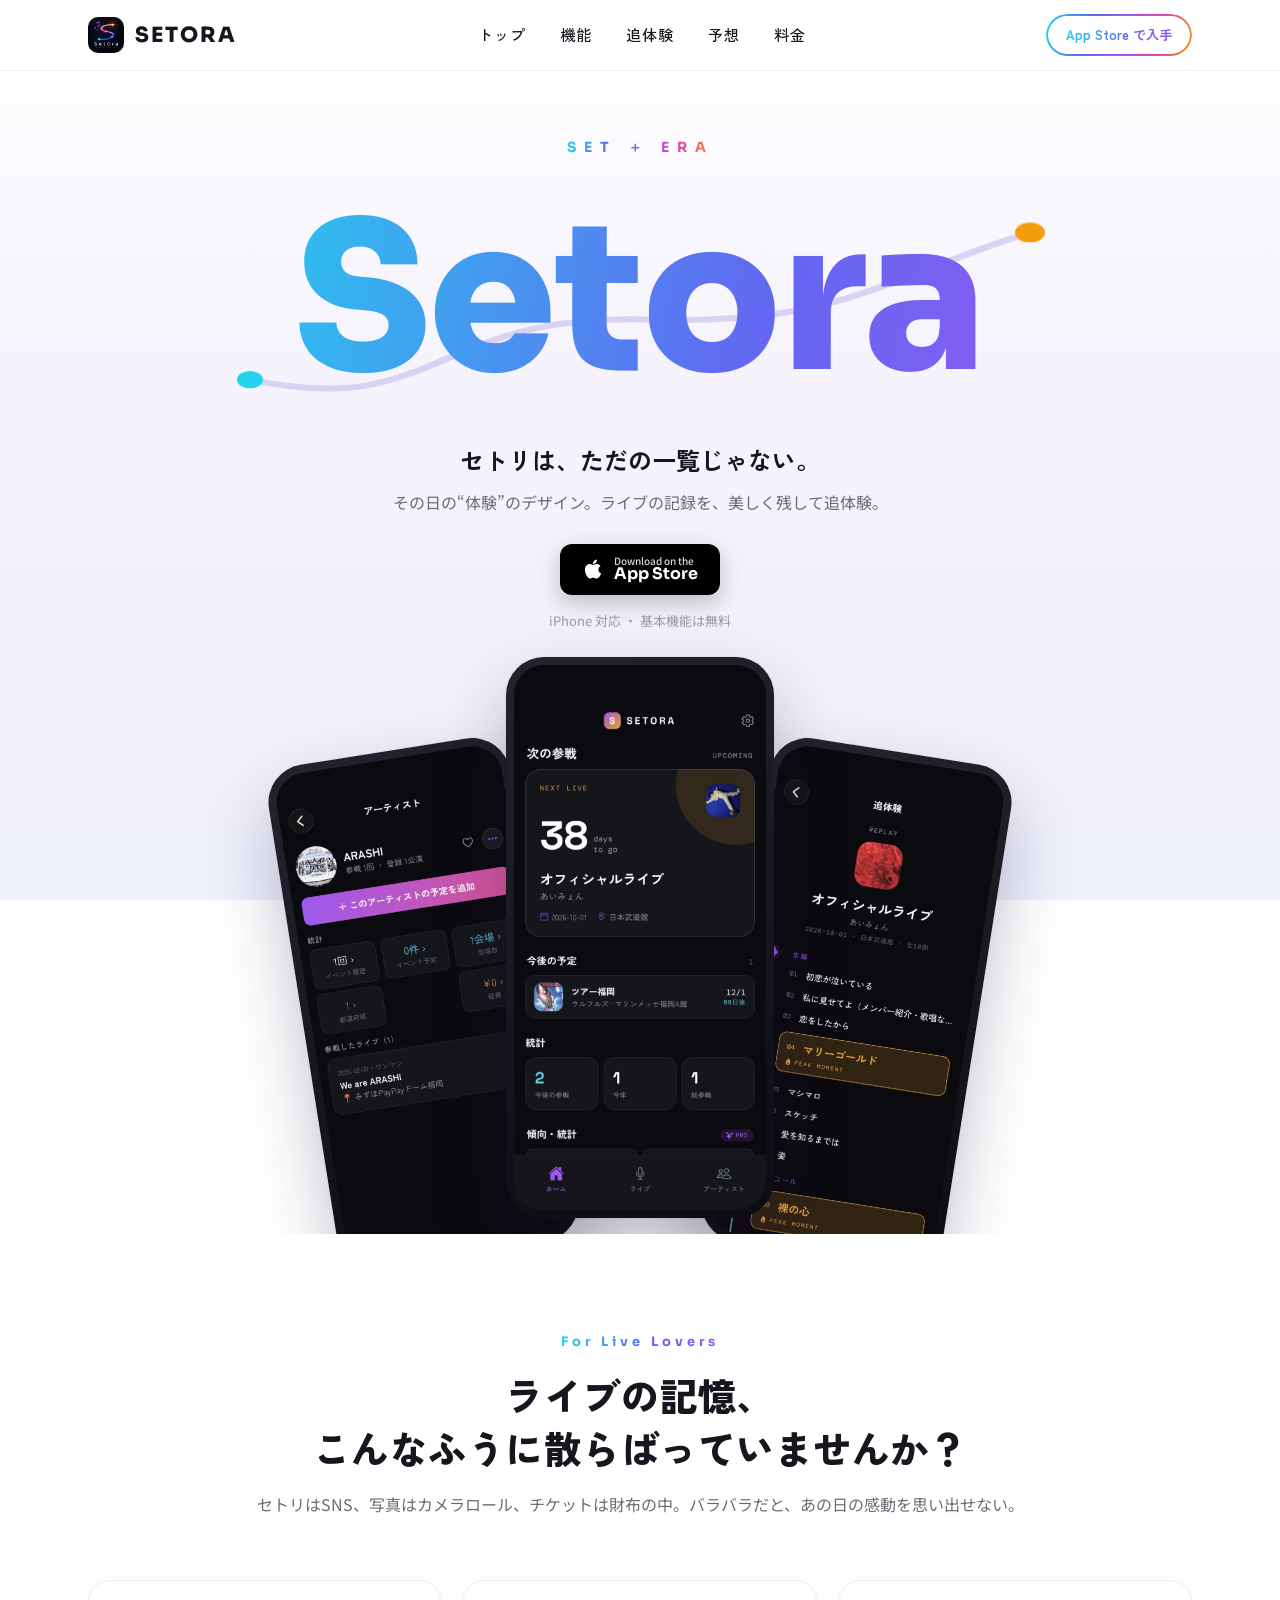
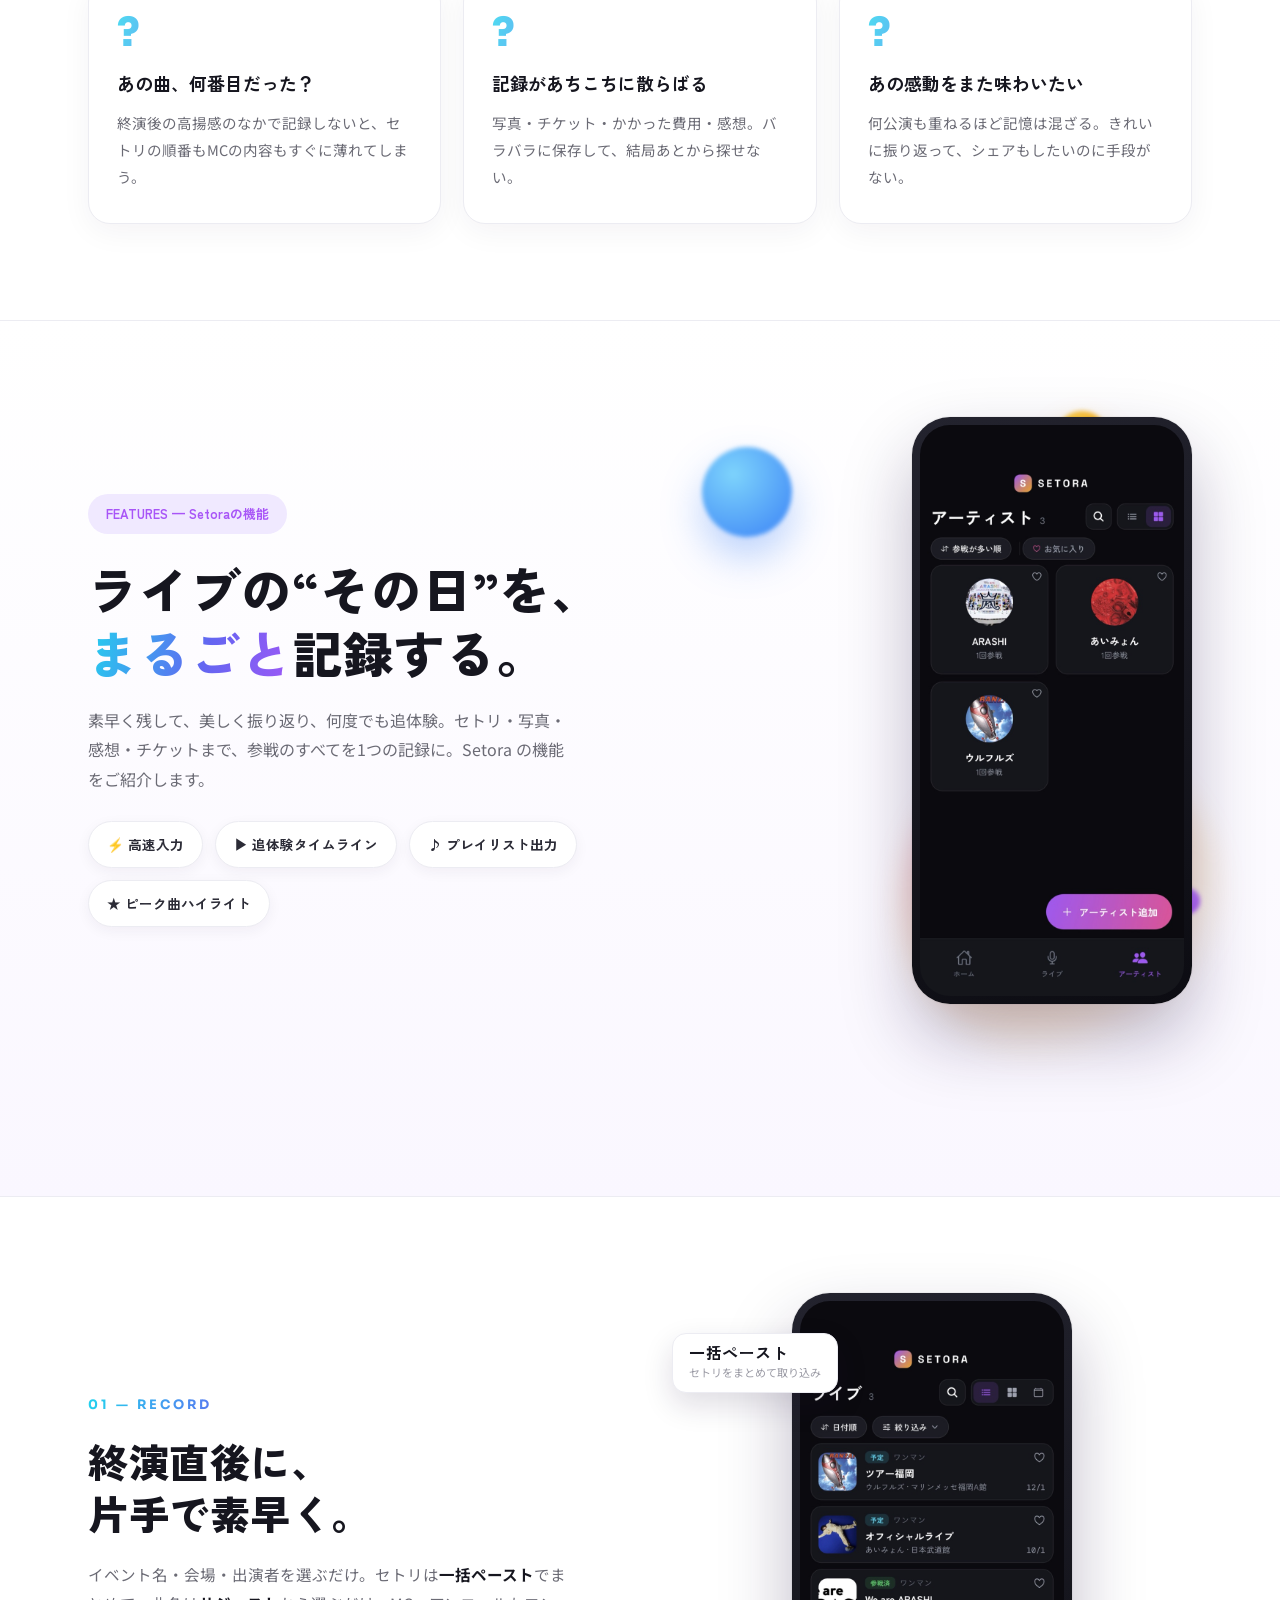
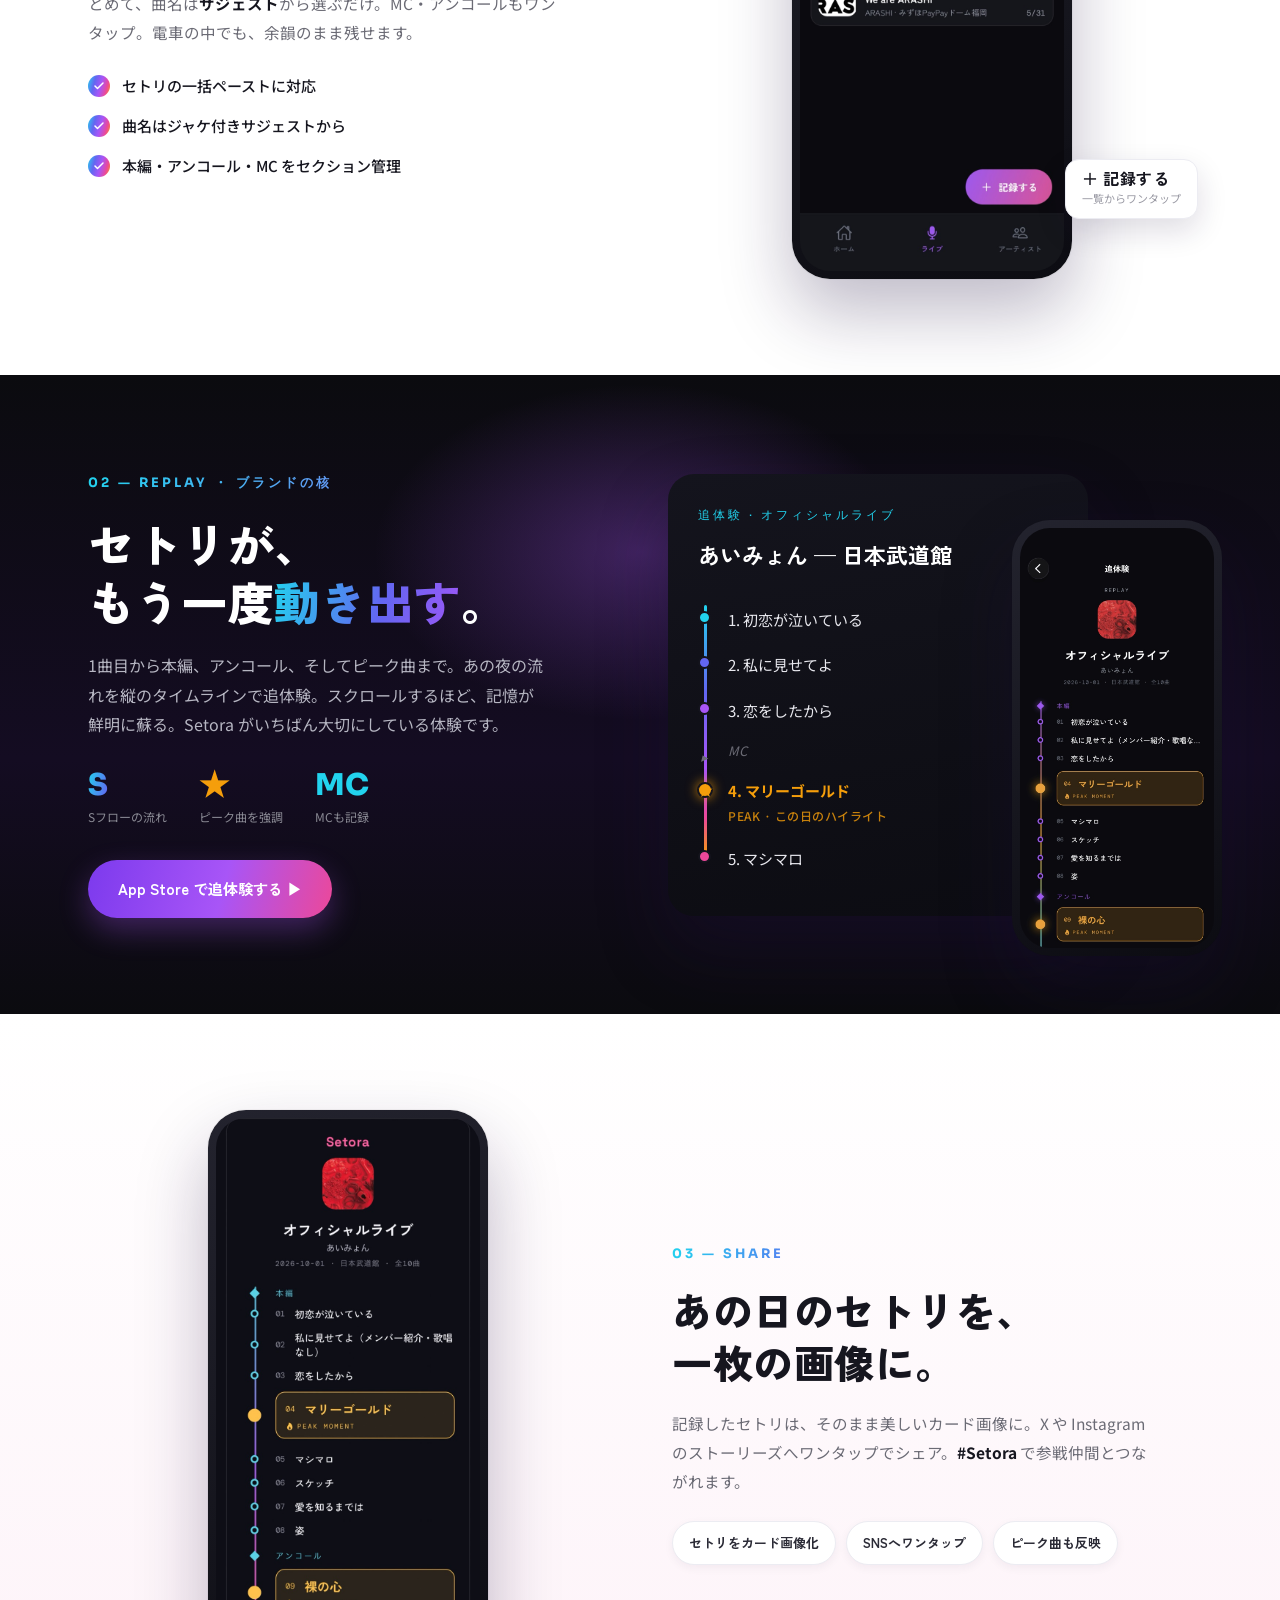
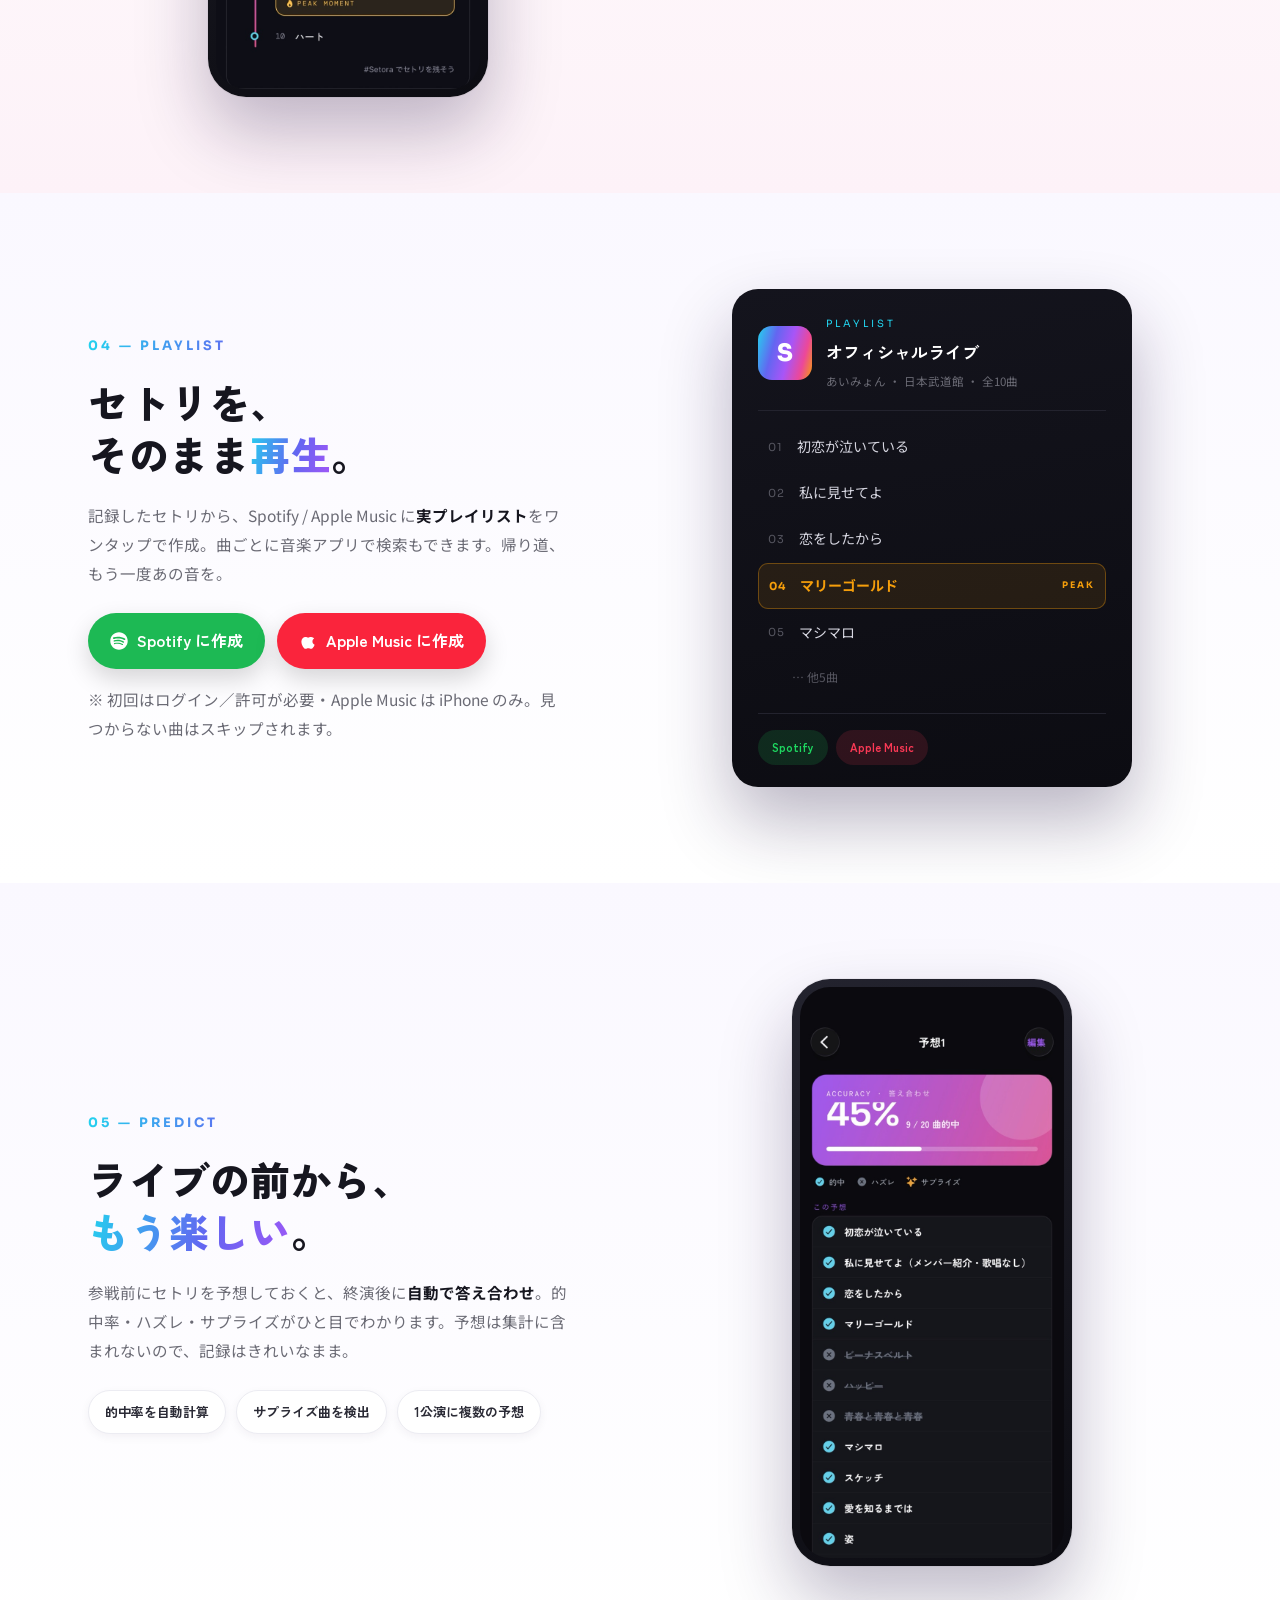
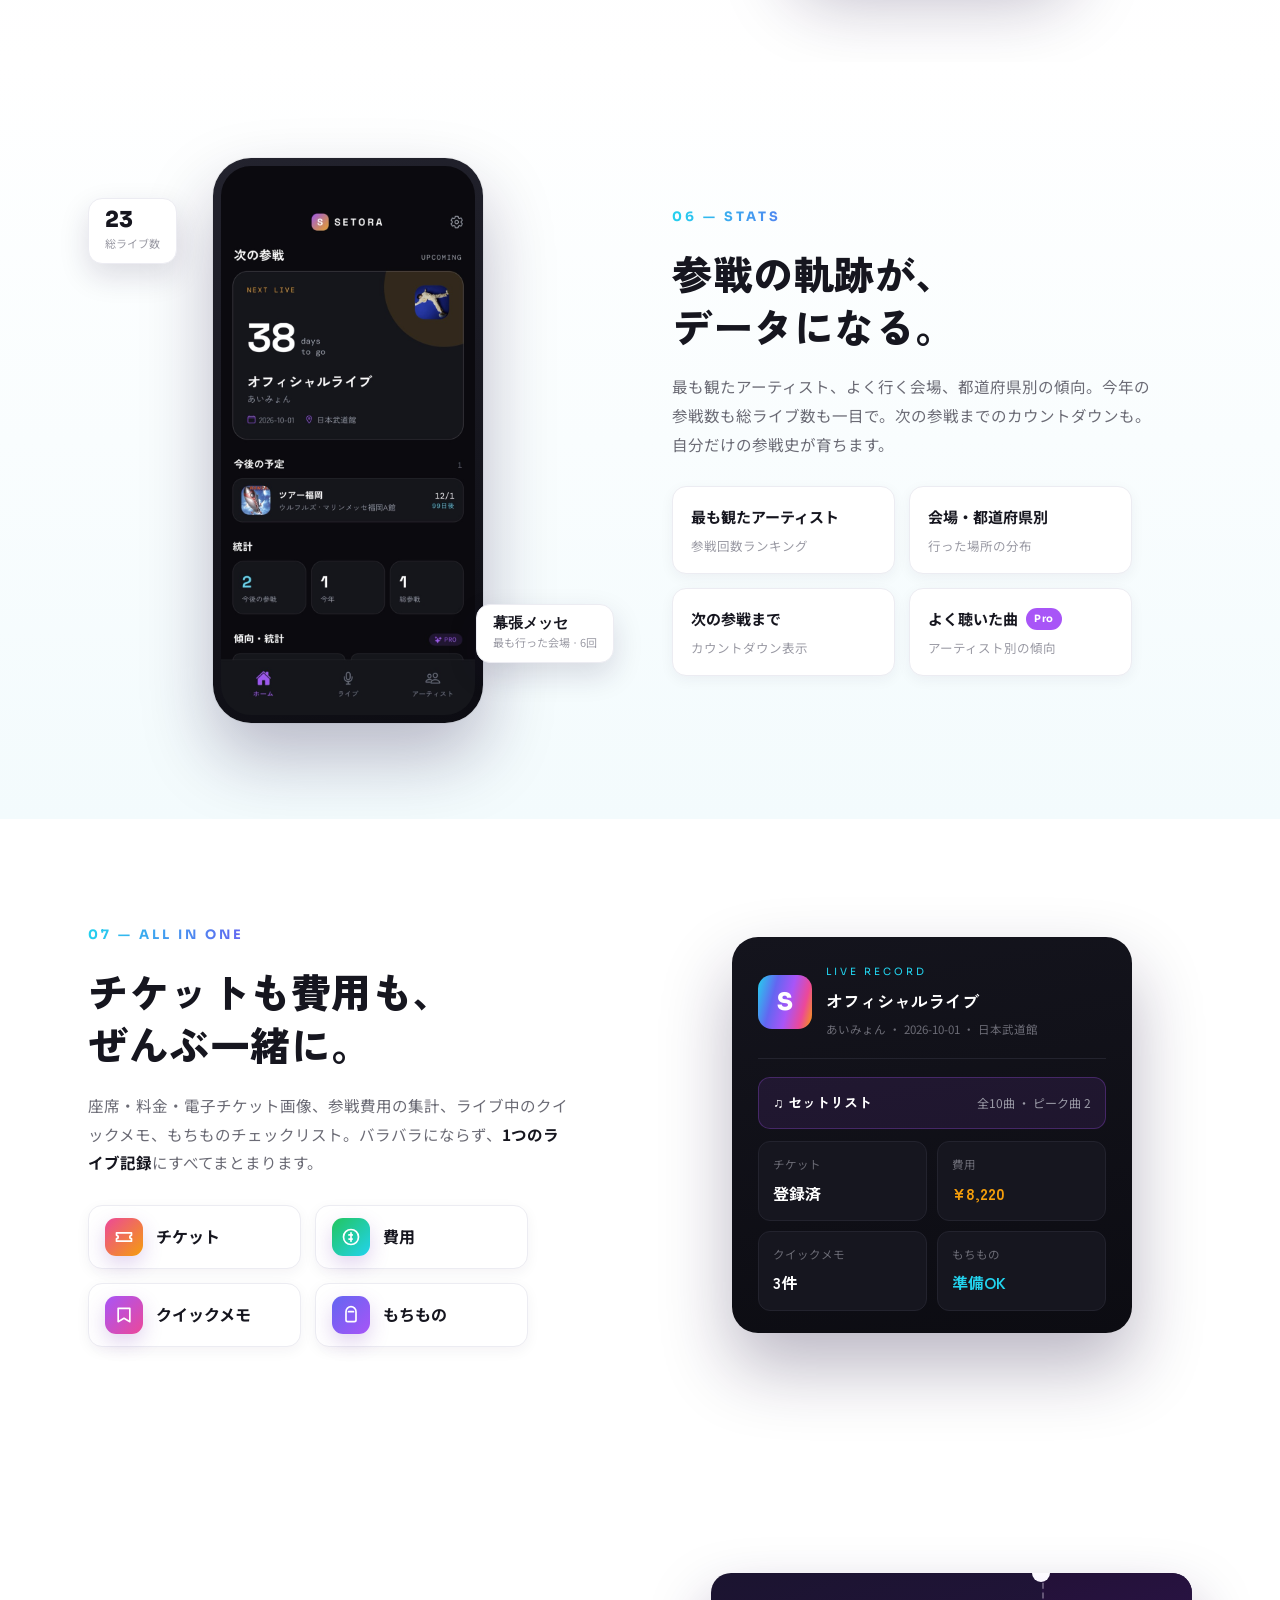
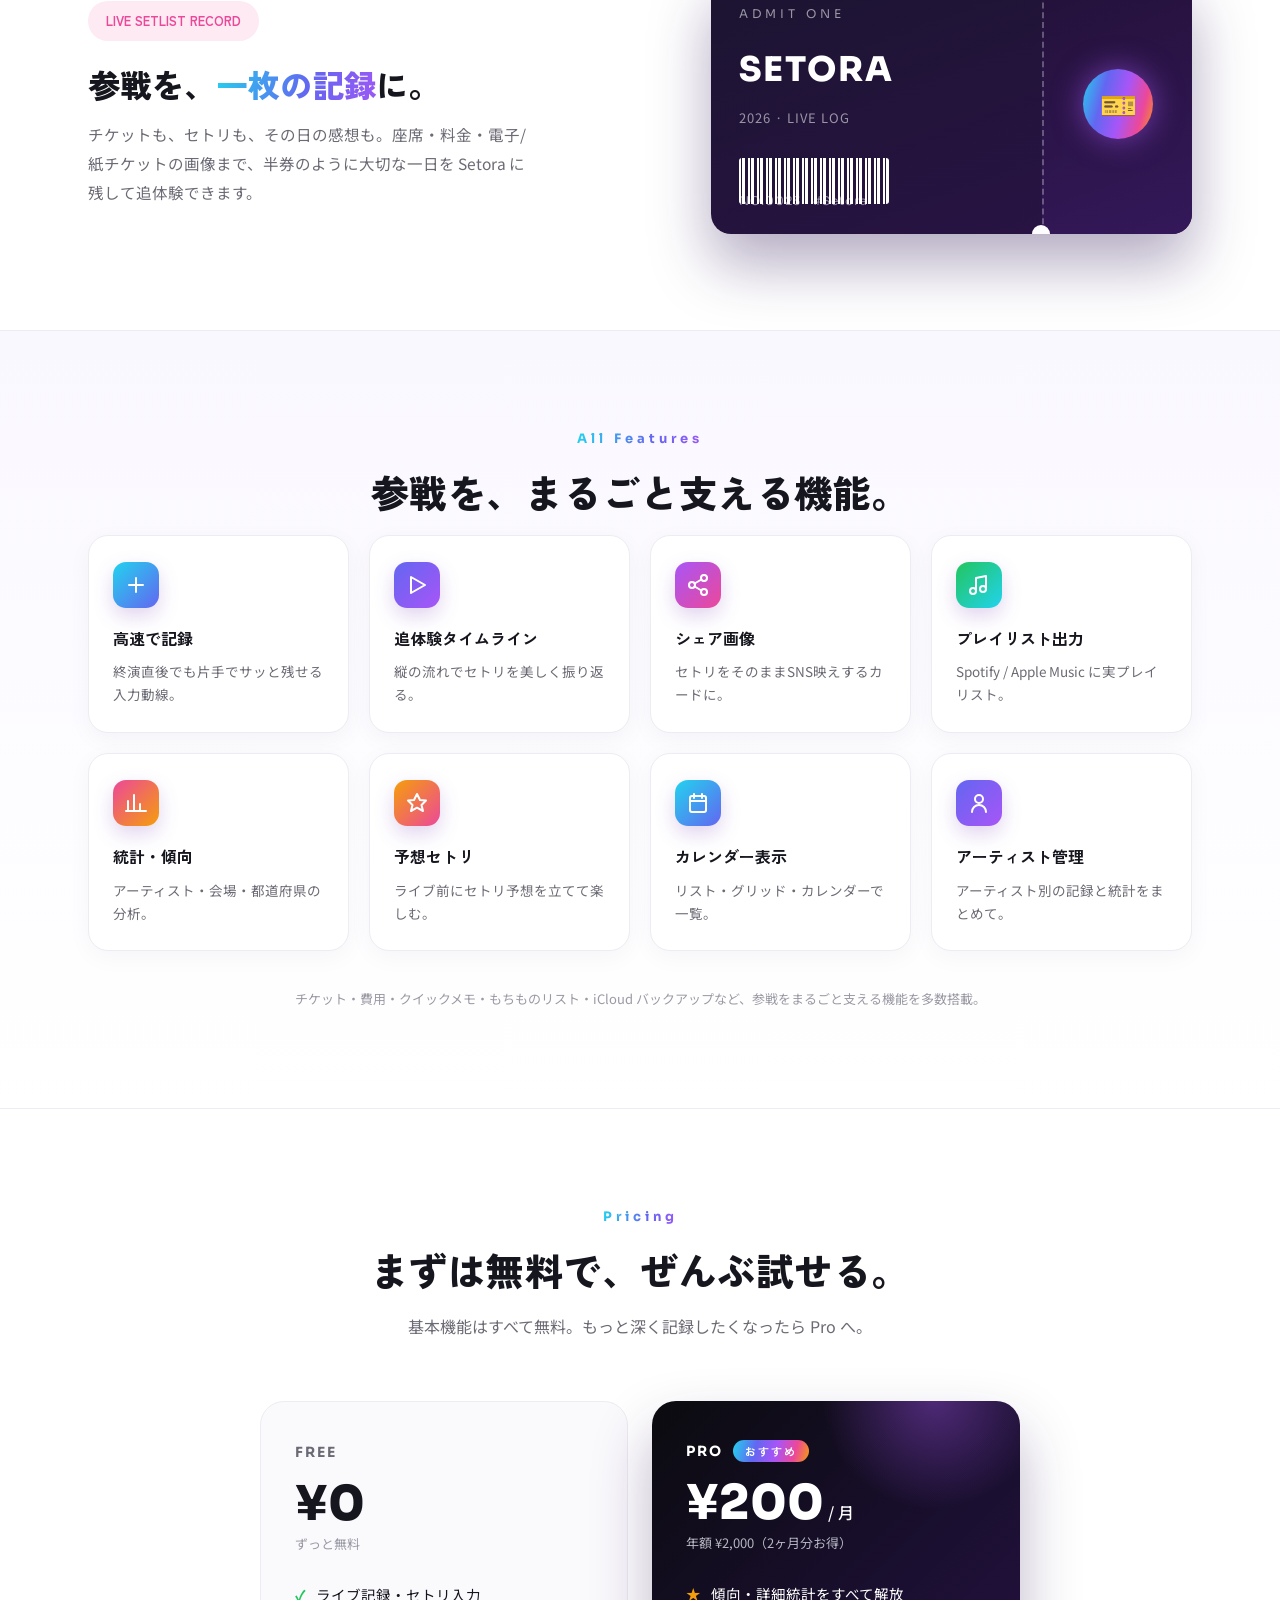
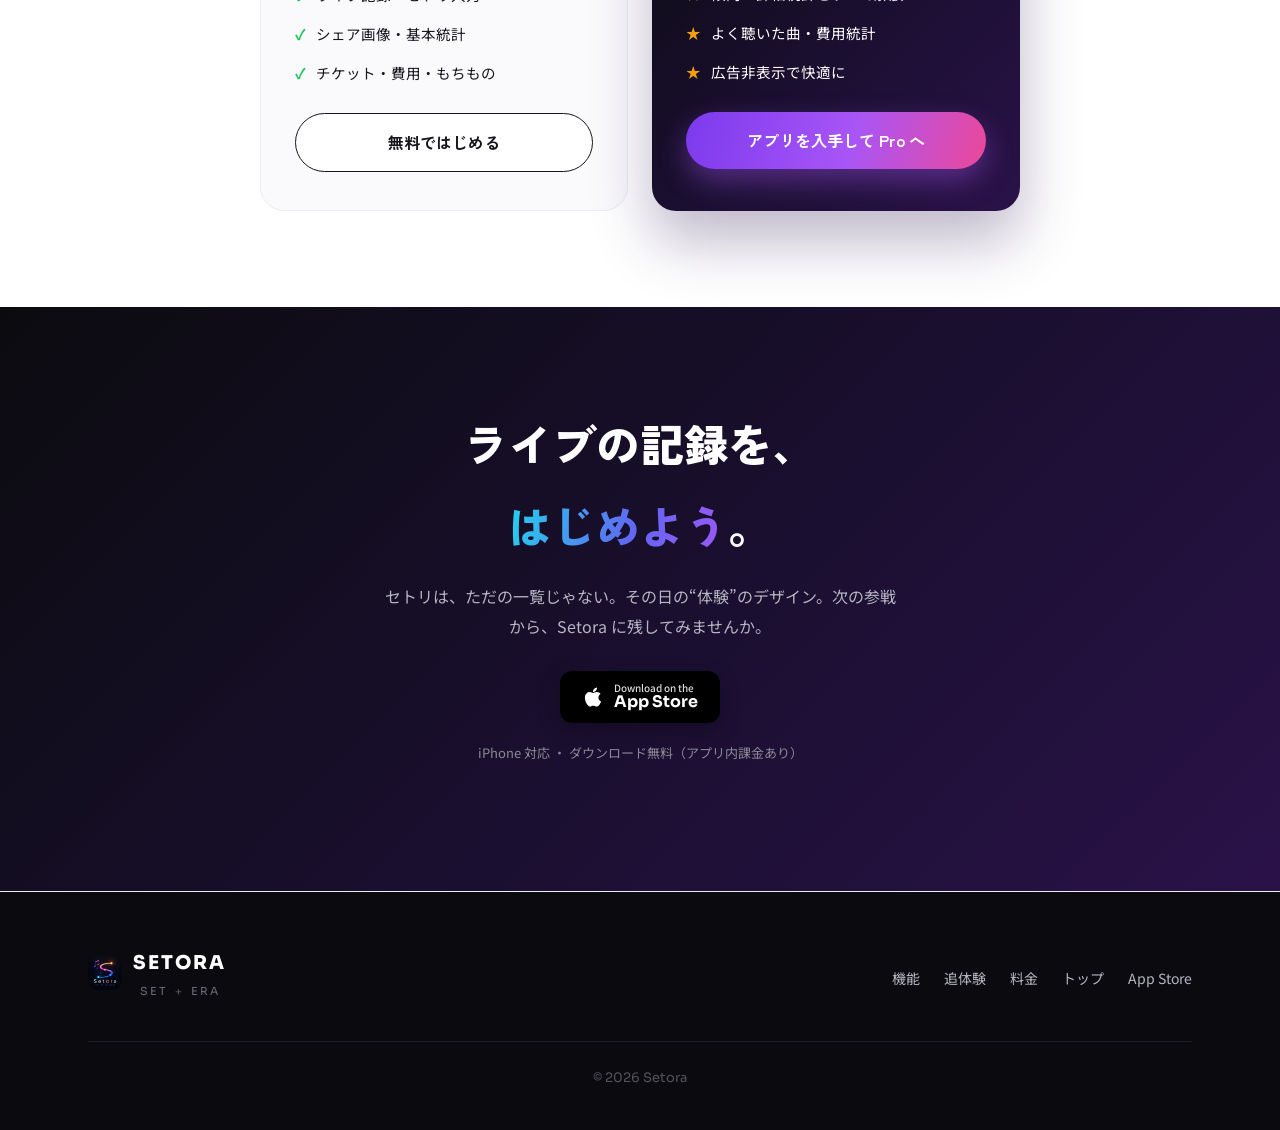
==== commit 800e7813: "新規UI追加" ====
--- a/setora/index.html
+++ b/setora/index.html
@@ -26,9 +26,10 @@
                 <a href="#top">トップ</a>
                 <a href="#features">機能</a>
                 <a href="#replay">追体験</a>
+                <a href="#predict">予想</a>
                 <a href="#pricing">料金</a>
             </div>
-            <span class="nav-soon"><span>近日公開</span></span>
+            <a class="nav-soon" href="https://apps.apple.com/jp/app/setora-%E3%83%A9%E3%82%A4%E3%83%96%E5%8F%82%E6%88%A6%E8%A8%98%E9%8C%B2/id6780333885" target="_blank" rel="noopener"><span>App Store で入手</span></a>
         </div>
     </nav>
 
@@ -50,14 +51,18 @@
                 <p class="sub">その日の“体験”のデザイン。ライブの記録を、美しく残して追体験。</p>
             </div>
             <div class="hero-cta">
-                <span class="soon"><span class="dot"></span>App Store 近日公開 <small>TestFlightで先行配信中</small></span>
-            </div>
+                <a class="store-btn" href="https://apps.apple.com/jp/app/setora-%E3%83%A9%E3%82%A4%E3%83%96%E5%8F%82%E6%88%A6%E8%A8%98%E9%8C%B2/id6780333885" target="_blank" rel="noopener" aria-label="App Store で Setora を入手">
+                    <svg viewBox="0 0 384 512" aria-hidden="true"><path d="M318.7 268.7c-.2-36.7 16.4-64.4 50-84.8-18.8-26.9-47.2-41.7-84.7-44.6-35.5-2.8-74.3 20.7-88.5 20.7-15 0-49.4-19.7-76.4-19.7C63.3 141.2 4 184.8 4 273.5q0 39.3 14.4 81.2c12.8 36.7 59 126.7 107.2 125.2 25.2-.6 43-17.9 75.8-17.9 31.8 0 48.3 17.9 76.4 17.9 48.6-.7 90.4-82.5 102.6-119.3-65.2-30.7-61.7-90-61.7-91.9zm-56.6-164.2c27.3-32.4 24.8-61.9 24-72.5-24.1 1.4-52 16.4-67.9 34.9-17.5 19.8-27.8 44.3-25.6 71.9 26.1 2 49.9-11.4 69.5-34.3z"/></svg>
+                    <span class="lbl"><small>Download on the</small><b>App Store</b></span>
+                </a>
+            </div>
+            <p class="hero-note">iPhone 対応 ・ 基本機能は無料</p>
         </div>
         <div class="container">
             <div class="fan">
-                <div class="device d-left"><img src="./assets/shots/06-attendance-detail.png" alt="ライブ記録の詳細"></div>
-                <div class="device d-center"><img src="./assets/shots/01-home.png" alt="Setora ホーム"></div>
-                <div class="device d-right"><img src="./assets/shots/08-replay.png" alt="追体験のタイムライン"></div>
+                <div class="device d-left"><img src="./assets/shots/artist-detail.jpg" alt="アーティストごとの参戦履歴と統計"></div>
+                <div class="device d-center"><img src="./assets/shots/home.jpg" alt="Setora ホーム画面。次の参戦までのカウントダウンと統計"></div>
+                <div class="device d-right"><img src="./assets/shots/replay.jpg" alt="追体験のタイムライン"></div>
             </div>
         </div>
     </header>
@@ -96,7 +101,7 @@
                     <div class="orb orb-amber"></div>
                     <div class="orb orb-pink"></div>
                     <div class="orb orb-purple"></div>
-                    <div class="device"><img src="./assets/shots/02-lives-list.png" alt="ライブ一覧"></div>
+                    <div class="device"><img src="./assets/shots/artists.jpg" alt="アーティスト一覧" loading="lazy"></div>
                 </div>
             </div>
         </div>
@@ -117,10 +122,9 @@
                     </ul>
                 </div>
                 <div class="fsec-visual reveal">
-                    <div class="phones-pair">
-                        <div class="device pp-front"><img src="./assets/shots/07-setlist.png" alt="セットリスト編集"></div>
-                        <div class="device pp-back"><img src="./assets/shots/05-record-new.png" alt="ライブを追加"></div>
-                    </div>
+                    <div class="float-chip fc-1 jp"><div class="big">一括ペースト</div><div class="lbl">セトリをまとめて取り込み</div></div>
+                    <div class="float-chip fc-2 jp"><div class="big">＋ 記録する</div><div class="lbl">一覧からワンタップ</div></div>
+                    <div class="device" style="width:280px"><img src="./assets/shots/lives.jpg" alt="ライブ一覧と「記録する」ボタン" loading="lazy"></div>
                 </div>
             </div>
         </div>
@@ -139,22 +143,22 @@
                         <div class="rstat"><div class="ic amber">★</div><div class="lbl">ピーク曲を強調</div></div>
                         <div class="rstat"><div class="ic cyan">MC</div><div class="lbl">MCも記録</div></div>
                     </div>
-                    <button class="btn btn-grad" type="button">追体験を体験する ▶</button>
+                    <a class="btn btn-grad" href="https://apps.apple.com/jp/app/setora-%E3%83%A9%E3%82%A4%E3%83%96%E5%8F%82%E6%88%A6%E8%A8%98%E9%8C%B2/id6780333885" target="_blank" rel="noopener">App Store で追体験する ▶</a>
                 </div>
                 <div class="r-visual reveal">
                     <div class="tl-card">
-                        <div class="tl-label">追体験 · 周年記念</div>
-                        <div class="tl-title">ATK44 — Zepp Shinjuku</div>
+                        <div class="tl-label">追体験 · オフィシャルライブ</div>
+                        <div class="tl-title">あいみょん — 日本武道館</div>
                         <ul class="tl">
-                            <li><span class="d" style="background:#22D3EE"></span>1. Blaze Runner</li>
-                            <li><span class="d" style="background:#6366F1"></span>2. 群青</li>
-                            <li><span class="d" style="background:#A855F7"></span>3. アイドル</li>
+                            <li><span class="d" style="background:#22D3EE"></span>1. 初恋が泣いている</li>
+                            <li><span class="d" style="background:#6366F1"></span>2. 私に見せてよ</li>
+                            <li><span class="d" style="background:#A855F7"></span>3. 恋をしたから</li>
                             <li class="mc"><span class="d">▸</span>MC</li>
-                            <li><span class="d" style="background:#EC4899"></span>4. ケセラセラ</li>
-                            <li class="peak"><span class="d">★</span>5. SpecialZ<span class="peak-sub">PEAK · この日のハイライト</span></li>
+                            <li class="peak"><span class="d">★</span>4. マリーゴールド<span class="peak-sub">PEAK · この日のハイライト</span></li>
+                            <li><span class="d" style="background:#EC4899"></span>5. マシマロ</li>
                         </ul>
                     </div>
-                    <div class="device r-phone"><img src="./assets/shots/08-replay.png" alt="追体験画面"></div>
+                    <div class="device r-phone"><img src="./assets/shots/replay.jpg" alt="追体験画面" loading="lazy"></div>
                 </div>
             </div>
         </div>
@@ -175,7 +179,7 @@
                     </div>
                 </div>
                 <div class="fsec-visual reveal">
-                    <div class="device" style="width:280px"><img src="./assets/shots/16-share.png" alt="シェア画像"></div>
+                    <div class="device" style="width:280px"><img src="./assets/shots/share.jpg" alt="セトリのシェア画像" loading="lazy"></div>
                 </div>
             </div>
         </div>
@@ -196,18 +200,60 @@
                     <p class="fsec-note">※ 初回はログイン／許可が必要・Apple Music は iPhone のみ。見つからない曲はスキップされます。</p>
                 </div>
                 <div class="fsec-visual reveal">
-                    <div class="device" style="width:280px"><img src="./assets/shots/15-playlist.png" alt="プレイリスト出力"></div>
-                </div>
-            </div>
-        </div>
-    </section>
-
-    <!-- 05 STATS -->
+                    <div class="pl-card" role="img" aria-label="セトリから作成されたプレイリストのイメージ。10曲のうち5曲を表示し、Spotify と Apple Music に作成できることを示している">
+                        <div class="pl-head">
+                            <div class="pl-art">S</div>
+                            <div class="pl-meta">
+                                <div class="pl-kicker">PLAYLIST</div>
+                                <div class="pl-name">オフィシャルライブ</div>
+                                <div class="pl-sub">あいみょん ・ 日本武道館 ・ 全10曲</div>
+                            </div>
+                        </div>
+                        <ul class="pl-list">
+                            <li><span class="n">01</span>初恋が泣いている</li>
+                            <li><span class="n">02</span>私に見せてよ</li>
+                            <li><span class="n">03</span>恋をしたから</li>
+                            <li class="peak"><span class="n">04</span>マリーゴールド<span class="pl-peak">PEAK</span></li>
+                            <li><span class="n">05</span>マシマロ</li>
+                            <li class="more">… 他5曲</li>
+                        </ul>
+                        <div class="pl-foot">
+                            <span class="pl-badge sp">Spotify</span>
+                            <span class="pl-badge am">Apple Music</span>
+                        </div>
+                    </div>
+                </div>
+            </div>
+        </div>
+    </section>
+
+    <!-- 05 PREDICT (セトリ予想) -->
+    <section class="fsec tint-purple" id="predict">
+        <div class="container">
+            <div class="fsec-grid">
+                <div class="fsec-text reveal">
+                    <div class="fsec-num">05 — PREDICT</div>
+                    <h2>ライブの前から、<br><span class="grad-text">もう楽しい</span>。</h2>
+                    <p>参戦前にセトリを予想しておくと、終演後に<strong>自動で答え合わせ</strong>。的中率・ハズレ・サプライズがひと目でわかります。予想は集計に含まれないので、記録はきれいなまま。</p>
+                    <div class="minichips">
+                        <span class="minichip">的中率を自動計算</span>
+                        <span class="minichip">サプライズ曲を検出</span>
+                        <span class="minichip">1公演に複数の予想</span>
+                    </div>
+                </div>
+                <div class="fsec-visual reveal">
+                    <div class="device" style="width:280px"><img src="./assets/shots/prediction.jpg" alt="セトリ予想の答え合わせ画面" loading="lazy"></div>
+                </div>
+            </div>
+        </div>
+    </section>
+
+    <!-- 06 STATS -->
     <section class="fsec tint-cyan" id="stats">
         <div class="container">
             <div class="fsec-grid reverse">
                 <div class="fsec-text reveal">
-                    <div class="fsec-num">05 — STATS</div>
+                    <div class="fsec-num">06 — STATS</div>
                     <h2>参戦の軌跡が、<br>データになる。</h2>
                     <p>最も観たアーティスト、よく行く会場、都道府県別の傾向。今年の参戦数も総ライブ数も一目で。次の参戦までのカウントダウンも。自分だけの参戦史が育ちます。</p>
                     <div class="stat-cards">
@@ -220,18 +266,18 @@
                 <div class="fsec-visual reveal">
                     <div class="float-chip fc-1"><div class="big">23</div><div class="lbl">総ライブ数</div></div>
                     <div class="float-chip fc-2"><div class="big">幕張メッセ</div><div class="lbl">最も行った会場 · 6回</div></div>
-                    <div class="device" style="width:270px"><img src="./assets/shots/01-home.png" alt="ホーム・統計"></div>
-                </div>
-            </div>
-        </div>
-    </section>
-
-    <!-- 06 ALL IN ONE -->
+                    <div class="device" style="width:270px"><img src="./assets/shots/home.jpg" alt="ホーム・統計" loading="lazy"></div>
+                </div>
+            </div>
+        </div>
+    </section>
+
+    <!-- 07 ALL IN ONE -->
     <section class="fsec tint-white" id="allinone">
         <div class="container">
             <div class="fsec-grid">
                 <div class="fsec-text reveal">
-                    <div class="fsec-num">06 — ALL IN ONE</div>
+                    <div class="fsec-num">07 — ALL IN ONE</div>
                     <h2>チケットも費用も、<br>ぜんぶ一緒に。</h2>
                     <p>座席・料金・電子チケット画像、参戦費用の集計、ライブ中のクイックメモ、もちものチェックリスト。バラバラにならず、<strong>1つのライブ記録</strong>にすべてまとまります。</p>
                     <div class="iconchips">
@@ -242,7 +288,26 @@
                     </div>
                 </div>
                 <div class="fsec-visual reveal">
-                    <div class="device" style="width:280px"><img src="./assets/shots/06-attendance-detail.png" alt="ライブ記録の詳細"></div>
+                    <div class="pl-card rec-card" role="img" aria-label="1つのライブ記録にセットリスト・チケット・費用・メモ・もちものがまとまっているイメージ">
+                        <div class="pl-head">
+                            <div class="pl-art">S</div>
+                            <div class="pl-meta">
+                                <div class="pl-kicker">LIVE RECORD</div>
+                                <div class="pl-name">オフィシャルライブ</div>
+                                <div class="pl-sub">あいみょん ・ 2026-10-01 ・ 日本武道館</div>
+                            </div>
+                        </div>
+                        <div class="rec-set">
+                            <span class="rec-set-t">♫ セットリスト</span>
+                            <span class="rec-set-n">全10曲 ・ ピーク曲 2</span>
+                        </div>
+                        <div class="rec-tiles">
+                            <div class="rec-tile"><div class="k">チケット</div><div class="v">登録済</div></div>
+                            <div class="rec-tile"><div class="k">費用</div><div class="v amber">¥8,220</div></div>
+                            <div class="rec-tile"><div class="k">クイックメモ</div><div class="v">3件</div></div>
+                            <div class="rec-tile"><div class="k">もちもの</div><div class="v cyan">準備OK</div></div>
+                        </div>
+                    </div>
                 </div>
             </div>
         </div>
@@ -308,7 +373,7 @@
                         <li><span class="ck">✓</span>シェア画像・基本統計</li>
                         <li><span class="ck">✓</span>チケット・費用・もちもの</li>
                     </ul>
-                    <span class="price-cta">無料ではじめる</span>
+                    <a class="price-cta" href="https://apps.apple.com/jp/app/setora-%E3%83%A9%E3%82%A4%E3%83%96%E5%8F%82%E6%88%A6%E8%A8%98%E9%8C%B2/id6780333885" target="_blank" rel="noopener">無料ではじめる</a>
                 </div>
                 <div class="price-card pro reveal">
                     <div class="plan">PRO<span class="badge">おすすめ</span></div>
@@ -319,7 +384,7 @@
                         <li><span class="ck">★</span>よく聴いた曲・費用統計</li>
                         <li><span class="ck">★</span>広告非表示で快適に</li>
                     </ul>
-                    <span class="price-cta">Pro を始める</span>
+                    <a class="price-cta" href="https://apps.apple.com/jp/app/setora-%E3%83%A9%E3%82%A4%E3%83%96%E5%8F%82%E6%88%A6%E8%A8%98%E9%8C%B2/id6780333885" target="_blank" rel="noopener">アプリを入手して Pro へ</a>
                 </div>
             </div>
         </div>
@@ -331,12 +396,12 @@
             <h2>ライブの記録を、<br><span class="grad-text">はじめよう</span>。</h2>
             <p>セトリは、ただの一覧じゃない。その日の“体験”のデザイン。次の参戦から、Setora に残してみませんか。</p>
             <div class="store-btns">
-                <span class="store-btn" aria-label="App Store 近日公開">
+                <a class="store-btn" href="https://apps.apple.com/jp/app/setora-%E3%83%A9%E3%82%A4%E3%83%96%E5%8F%82%E6%88%A6%E8%A8%98%E9%8C%B2/id6780333885" target="_blank" rel="noopener" aria-label="App Store で Setora を入手">
                     <svg viewBox="0 0 384 512" aria-hidden="true"><path d="M318.7 268.7c-.2-36.7 16.4-64.4 50-84.8-18.8-26.9-47.2-41.7-84.7-44.6-35.5-2.8-74.3 20.7-88.5 20.7-15 0-49.4-19.7-76.4-19.7C63.3 141.2 4 184.8 4 273.5q0 39.3 14.4 81.2c12.8 36.7 59 126.7 107.2 125.2 25.2-.6 43-17.9 75.8-17.9 31.8 0 48.3 17.9 76.4 17.9 48.6-.7 90.4-82.5 102.6-119.3-65.2-30.7-61.7-90-61.7-91.9zm-56.6-164.2c27.3-32.4 24.8-61.9 24-72.5-24.1 1.4-52 16.4-67.9 34.9-17.5 19.8-27.8 44.3-25.6 71.9 26.1 2 49.9-11.4 69.5-34.3z"/></svg>
-                    <span class="lbl"><small>近日公開</small><b>App Store</b></span>
-                </span>
-            </div>
-            <p class="note">iOS は TestFlight 配信中</p>
+                    <span class="lbl"><small>Download on the</small><b>App Store</b></span>
+                </a>
+            </div>
+            <p class="note">iPhone 対応 ・ ダウンロード無料（アプリ内課金あり）</p>
         </div>
     </section>
 
@@ -355,6 +420,7 @@
                 <a href="#replay">追体験</a>
                 <a href="#pricing">料金</a>
                 <a href="#top">トップ</a>
+                <a href="https://apps.apple.com/jp/app/setora-%E3%83%A9%E3%82%A4%E3%83%96%E5%8F%82%E6%88%A6%E8%A8%98%E9%8C%B2/id6780333885" target="_blank" rel="noopener">App Store</a>
             </nav>
         </div>
         <div class="container"><div class="copy">© 2026 Setora</div></div>
--- a/setora/styles.css
+++ b/setora/styles.css
@@ -55,22 +55,8 @@
 .btn-ghost { background: #fff; color: var(--ink); border: 1px solid var(--line); box-shadow: 0 2px 10px rgba(20,20,40,.05); }
 .btn-ghost:hover { transform: translateY(-2px); border-color: var(--purple); }
 
-/* soon pill */
-.soon {
-    display: inline-flex; align-items: center; gap: 10px; flex-wrap: wrap; justify-content: center;
-    padding: 13px 24px; border-radius: 999px; font-weight: 700; font-size: 15px;
-    font-family: 'Zen Kaku Gothic New', sans-serif;
-    color: var(--ink); background: #fff;
-    position: relative;
-}
-.soon::before {
-    content: ""; position: absolute; inset: 0; border-radius: 999px; padding: 1.6px;
-    background: var(--flow);
-    -webkit-mask: linear-gradient(#000 0 0) content-box, linear-gradient(#000 0 0);
-    -webkit-mask-composite: xor; mask-composite: exclude;
-}
-.soon .dot { width: 9px; height: 9px; border-radius: 50%; background: var(--amber); box-shadow: 0 0 10px var(--amber); }
-.soon small { color: var(--faint); font-weight: 500; font-size: 12px; }
+/* hero note (App Store ボタン直下) */
+.hero-note { text-align: center; color: var(--faint); font-size: 13px; margin-top: 14px; }
 
 /* ===== Nav ===== */
 .nav {
@@ -85,7 +71,8 @@
 .nav-links { display: flex; gap: 34px; font-size: 15px; font-weight: 500; color: var(--ink); font-family: 'Zen Kaku Gothic New', sans-serif; }
 .nav-links a { letter-spacing: 1px; }
 .nav-links a:hover { color: var(--purple); }
-.nav-soon { font-size: 13px; font-weight: 700; padding: 9px 20px; border-radius: 999px; position: relative; font-family: 'Zen Kaku Gothic New', sans-serif; background: #fff; }
+.nav-soon { display: inline-block; font-size: 13px; font-weight: 700; padding: 9px 20px; border-radius: 999px; position: relative; font-family: 'Zen Kaku Gothic New', sans-serif; background: #fff; transition: transform .16s ease, box-shadow .16s ease; }
+.nav-soon:hover { transform: translateY(-1px); box-shadow: 0 8px 20px rgba(168,85,247,.24); }
 .nav-soon::before { content:""; position:absolute; inset:0; border-radius:999px; padding:1.6px; background: var(--flow); -webkit-mask: linear-gradient(#000 0 0) content-box, linear-gradient(#000 0 0); -webkit-mask-composite: xor; mask-composite: exclude; }
 .nav-soon span { background: var(--flow); -webkit-background-clip: text; background-clip: text; -webkit-text-fill-color: transparent; }
 
@@ -245,13 +232,13 @@
 @keyframes pulseGlow { 0%,100% { opacity: .82; transform: scale(1); } 50% { opacity: 1; transform: scale(1.07); } }
 @keyframes growLine { from { transform: scaleY(0); } to { transform: scaleY(1); } }
 @keyframes peakGlow { 0%,100% { box-shadow: 0 0 12px rgba(245,158,11,.8); transform: scale(1); } 50% { box-shadow: 0 0 24px rgba(245,158,11,1); transform: scale(1.14); } }
-@keyframes pillPulse { 0%,100% { box-shadow: 0 0 0 0 rgba(245,158,11,.5); } 70% { box-shadow: 0 0 0 8px rgba(245,158,11,0); } }
 
 /* Hero entrance (staggered) */
 .hero .eyebrow { animation: fadeUp .7s cubic-bezier(.2,.7,.2,1) both .1s; }
 .hero .wordmark-wrap { animation: fadeUp .9s cubic-bezier(.2,.7,.2,1) both .25s; }
 .hero .tagline { animation: fadeUp .7s ease both .58s; }
 .hero .hero-cta { animation: fadeUp .7s ease both .72s; }
+.hero .hero-note { animation: fadeUp .7s ease both .8s; }
 .hero .fan { animation: fadeUp 1s cubic-bezier(.2,.7,.2,1) both .86s; }
 
 /* Flowing gradient */
@@ -273,9 +260,6 @@
 .orb-amber { animation: floatA 4.2s ease-in-out infinite .4s; }
 .orb-purple { animation: floatA 6s ease-in-out infinite .8s; }
 .orb-pink { animation: pulseGlow 7s ease-in-out infinite; }
-
-/* Soon pill heartbeat */
-.soon .dot, .nav-soon::after { animation: pillPulse 2.4s ease-in-out infinite; }
 
 /* Timeline draw on scroll (1c) */
 .tl::before { transform: scaleY(0); transform-origin: top; }
@@ -340,9 +324,11 @@
 .store-btns { display: flex; gap: 12px; flex-wrap: wrap; }
 .store-btn {
     display: inline-flex; align-items: center; gap: 10px;
-    padding: 10px 18px; border-radius: 12px; background: #000; color: #fff;
-    cursor: default; box-shadow: 0 8px 22px rgba(0,0,0,.22);
-}
+    padding: 12px 22px; border-radius: 12px; background: #000; color: #fff;
+    cursor: pointer; box-shadow: 0 8px 22px rgba(0,0,0,.22);
+    transition: transform .16s ease, box-shadow .16s ease;
+}
+.store-btn:hover { transform: translateY(-2px); box-shadow: 0 14px 32px rgba(0,0,0,.34); }
 .store-btn svg { width: 22px; height: 22px; fill: #fff; flex-shrink: 0; }
 .store-btn .lbl { display: flex; flex-direction: column; line-height: 1.05; text-align: left; }
 .store-btn .lbl small { font-size: 10px; font-weight: 500; opacity: .85; }
@@ -411,6 +397,42 @@
 .music-btn svg { width: 18px; height: 18px; fill: #fff; }
 .fsec-note { color: var(--faint); font-size: 12.5px; margin-top: 16px; max-width: 420px; }
 
+/* playlist card (04 PLAYLIST のビジュアル・実画面ではなくイメージ) */
+.pl-card {
+    width: 100%; max-width: 400px;
+    background: linear-gradient(170deg,#14141d,#0c0c12);
+    border-radius: 26px; padding: 26px 26px 22px;
+    box-shadow: 0 34px 70px rgba(30,15,60,.3);
+}
+.pl-head { display: flex; align-items: center; gap: 14px; padding-bottom: 18px; border-bottom: 1px solid #23232e; }
+.pl-art { width: 54px; height: 54px; border-radius: 14px; background: var(--flow); display: flex; align-items: center; justify-content: center; font-family: 'Sora',sans-serif; font-weight: 800; font-size: 24px; color: #fff; flex-shrink: 0; }
+.pl-meta { min-width: 0; }
+.pl-kicker { font-family: 'Sora',sans-serif; letter-spacing: 3px; font-size: 10px; color: var(--cyan); }
+.pl-name { color: #fff; font-family: 'Zen Kaku Gothic New',sans-serif; font-weight: 700; font-size: 17px; margin-top: 3px; }
+.pl-sub { color: #6b6b75; font-size: 11.5px; margin-top: 3px; }
+.pl-list { list-style: none; margin: 14px 0 0; display: grid; gap: 2px; }
+.pl-list li { display: flex; align-items: center; gap: 14px; color: #d6d6e0; font-size: 14px; padding: 9px 10px; border-radius: 10px; }
+.pl-list li .n { font-family: 'Sora',sans-serif; font-size: 11px; color: #55555f; letter-spacing: 1px; }
+.pl-list li.peak { background: rgba(245,158,11,.1); border: 1px solid rgba(245,158,11,.35); color: var(--amber); font-weight: 700; }
+.pl-list li.peak .n { color: var(--amber); }
+.pl-peak { margin-left: auto; font-family: 'Sora',sans-serif; font-size: 9px; letter-spacing: 2px; color: var(--amber); }
+.pl-list li.more { color: #55555f; font-size: 12px; padding-left: 34px; }
+.pl-foot { display: flex; gap: 8px; flex-wrap: wrap; margin-top: 16px; padding-top: 16px; border-top: 1px solid #23232e; }
+.pl-badge { font-size: 11.5px; font-weight: 700; padding: 7px 14px; border-radius: 999px; font-family: 'Zen Kaku Gothic New',sans-serif; }
+.pl-badge.sp { background: rgba(30,215,96,.14); color: #1ED760; }
+.pl-badge.am { background: rgba(250,57,85,.14); color: #FA3955; }
+
+/* live record card (07 ALL IN ONE のビジュアル・実画面ではなくイメージ) */
+.rec-set { display: flex; align-items: baseline; justify-content: space-between; gap: 12px; margin-top: 18px; padding: 12px 14px; border-radius: 12px; background: rgba(168,85,247,.1); border: 1px solid rgba(168,85,247,.28); }
+.rec-set-t { color: #fff; font-family: 'Zen Kaku Gothic New',sans-serif; font-weight: 700; font-size: 14px; }
+.rec-set-n { color: #9a9aa6; font-size: 12px; }
+.rec-tiles { display: grid; grid-template-columns: 1fr 1fr; gap: 10px; margin-top: 12px; }
+.rec-tile { background: #16161f; border: 1px solid #23232e; border-radius: 12px; padding: 12px 14px; }
+.rec-tile .k { color: #6b6b75; font-size: 11.5px; }
+.rec-tile .v { color: #fff; font-family: 'Zen Kaku Gothic New',sans-serif; font-weight: 700; font-size: 16px; margin-top: 3px; }
+.rec-tile .v.amber { color: var(--amber); }
+.rec-tile .v.cyan { color: var(--cyan); }
+
 /* stats mini cards */
 .stat-cards { display: grid; grid-template-columns: 1fr 1fr; gap: 14px; margin-top: 28px; max-width: 460px; }
 .stat-card { background: #fff; border: 1px solid var(--line); border-radius: 14px; padding: 16px 18px; box-shadow: 0 4px 14px rgba(30,15,60,.05); }
@@ -430,6 +452,7 @@
 .float-chip.fc-1 { top: 40px; left: 0; }
 .float-chip.fc-2 { bottom: 60px; right: -6px; }
 .float-chip.fc-2 .big { font-size: 15px; }
+.float-chip.jp .big { font-family: 'Zen Kaku Gothic New', sans-serif; font-size: 16px; font-weight: 700; letter-spacing: .5px; }
 
 /* ===== REPLAY dark section (02) ===== */
 .replay-dark { background: linear-gradient(180deg,#0B0B0F,#140c22 60%,#0B0B0F); color: #fff; position: relative; overflow: hidden; }
@@ -474,7 +497,9 @@
 .price-list li { display: flex; align-items: center; gap: 10px; font-size: 14.5px; }
 .price-list .ck { color: #22C55E; font-weight: 800; }
 .price-card.pro .price-list .ck { color: var(--amber); }
-.price-cta { display: block; text-align: center; padding: 14px; border-radius: 999px; font-weight: 700; font-family:'Zen Kaku Gothic New',sans-serif; position: relative; cursor: default; }
+.price-cta { display: block; text-align: center; padding: 14px; border-radius: 999px; font-weight: 700; font-family:'Zen Kaku Gothic New',sans-serif; position: relative; cursor: pointer; transition: transform .16s ease, box-shadow .16s ease; }
+.price-cta:hover { transform: translateY(-2px); }
+.price-card.pro .price-cta:hover { box-shadow: 0 16px 36px rgba(168,85,247,.5); }
 .price-card.free .price-cta { background: #fff; border: 1px solid var(--ink); color: var(--ink); }
 .price-card.pro .price-cta { background: var(--btn); color: #fff; box-shadow: 0 12px 28px rgba(168,85,247,.4); }
 
